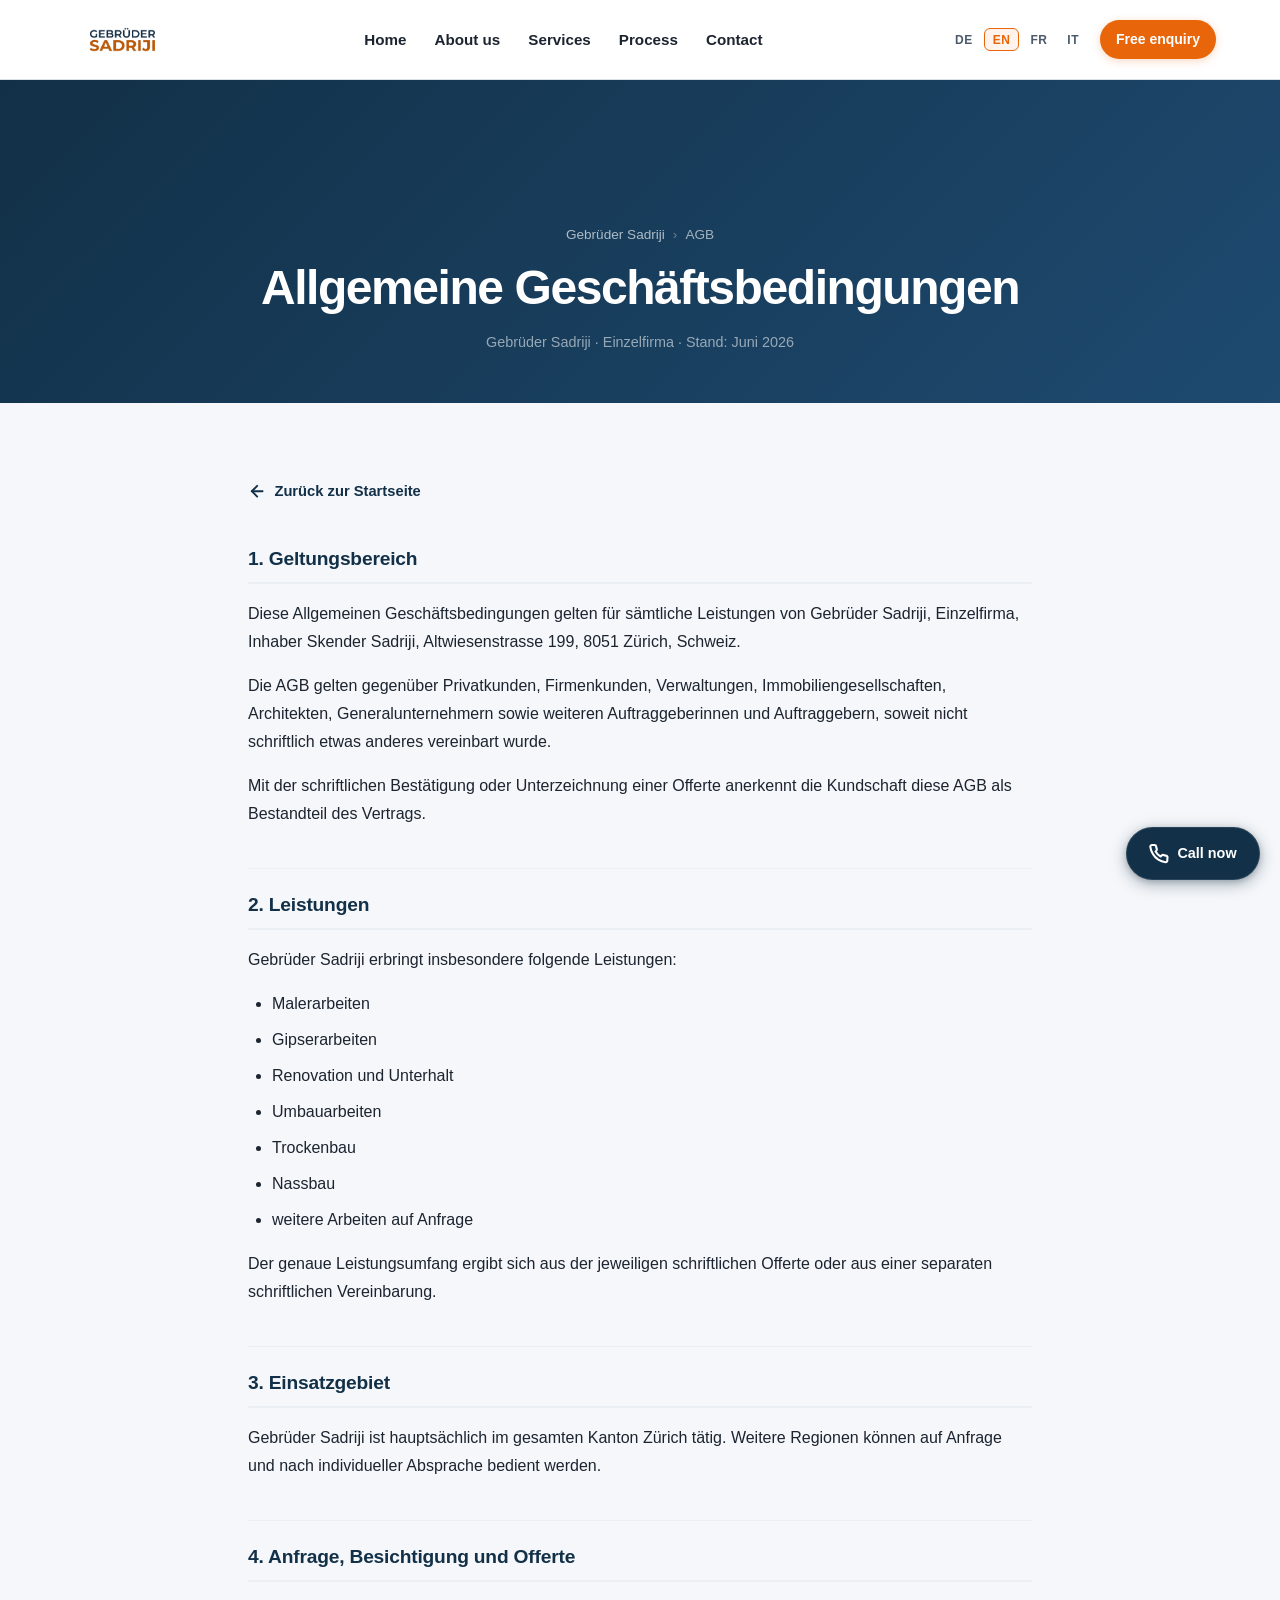
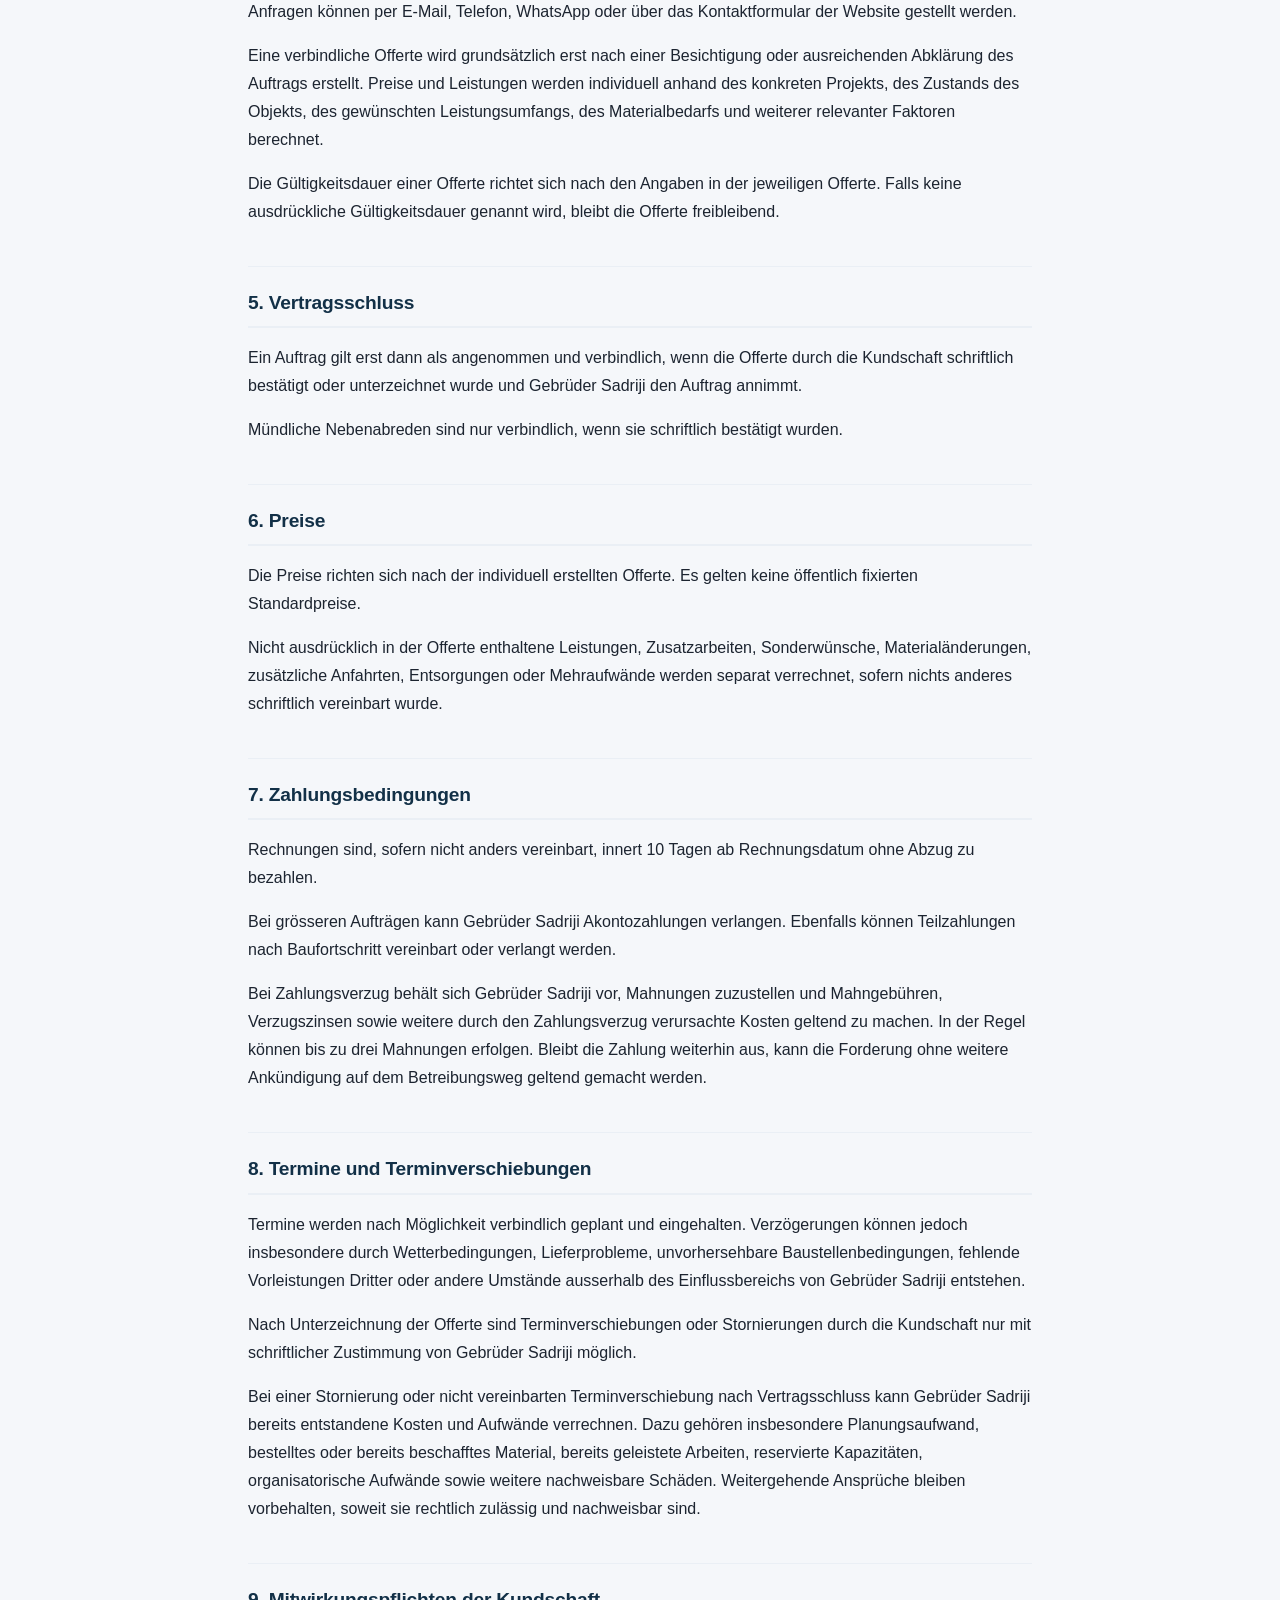
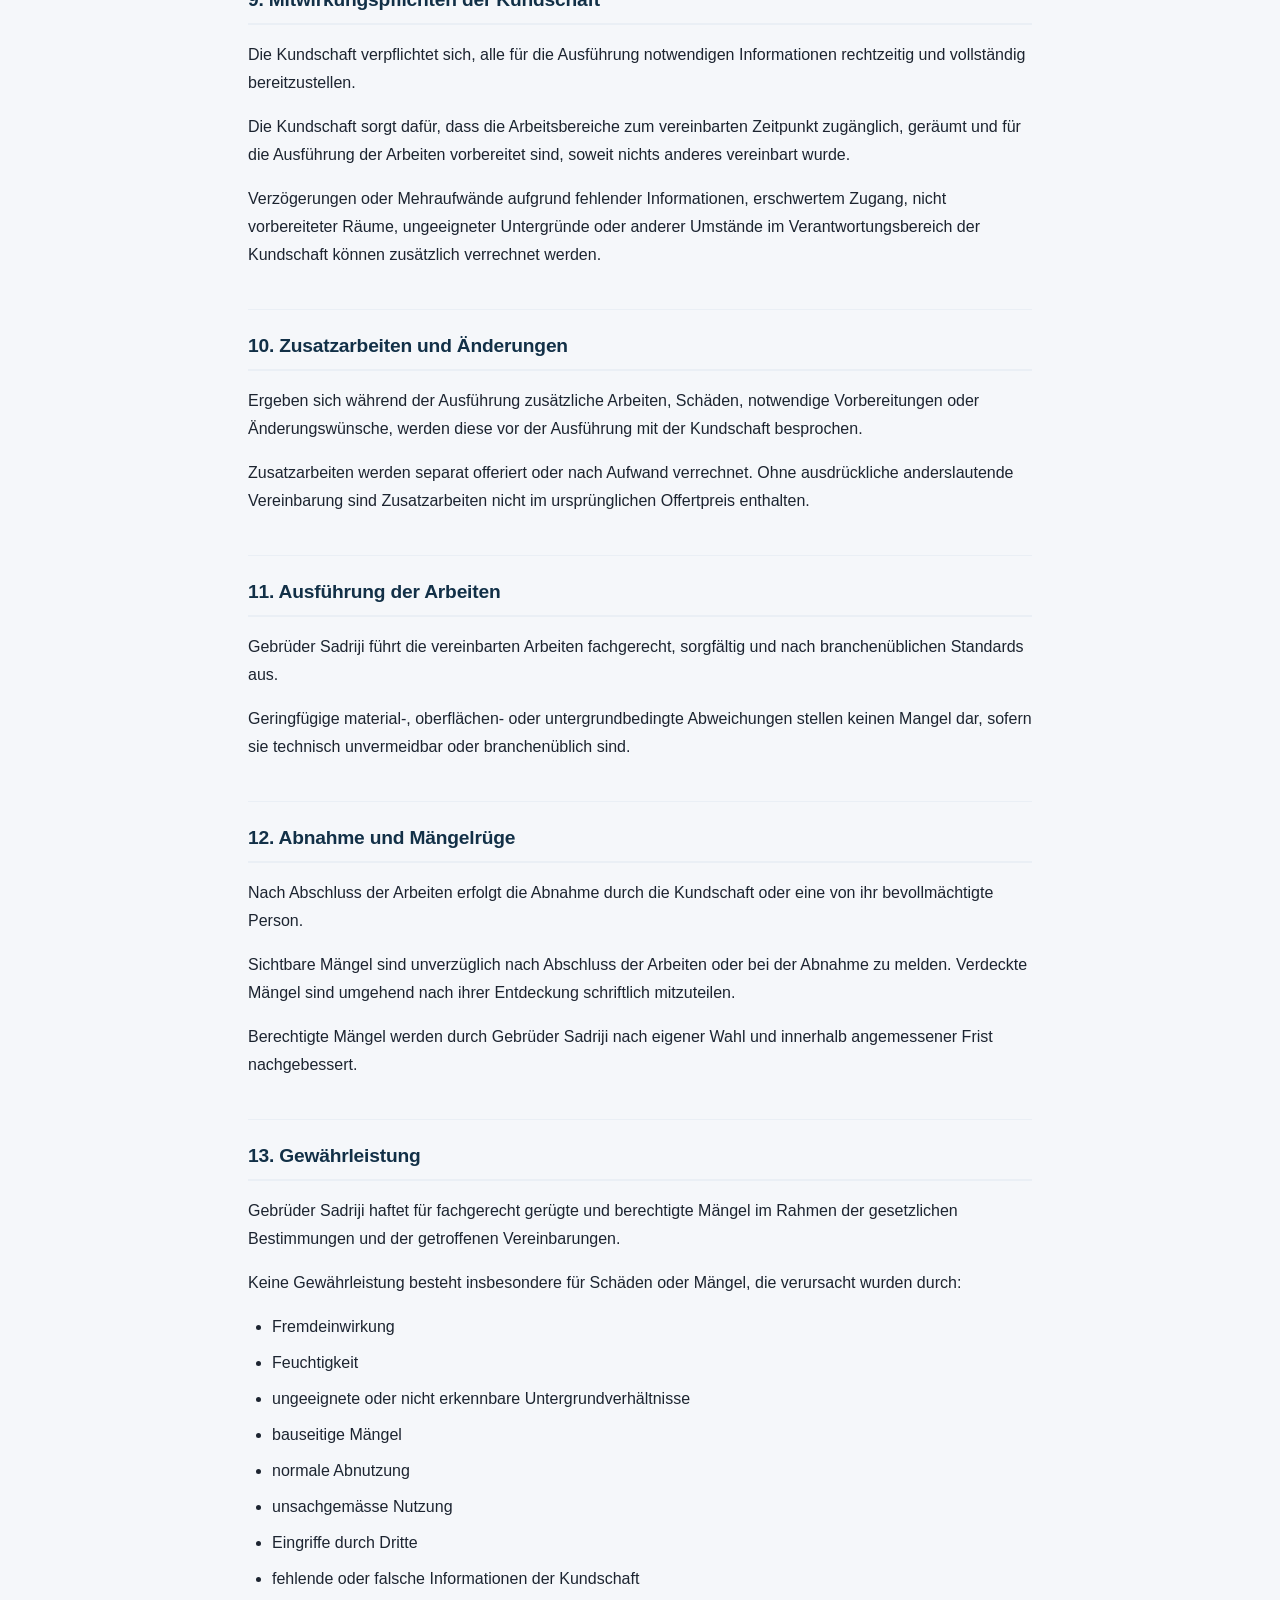
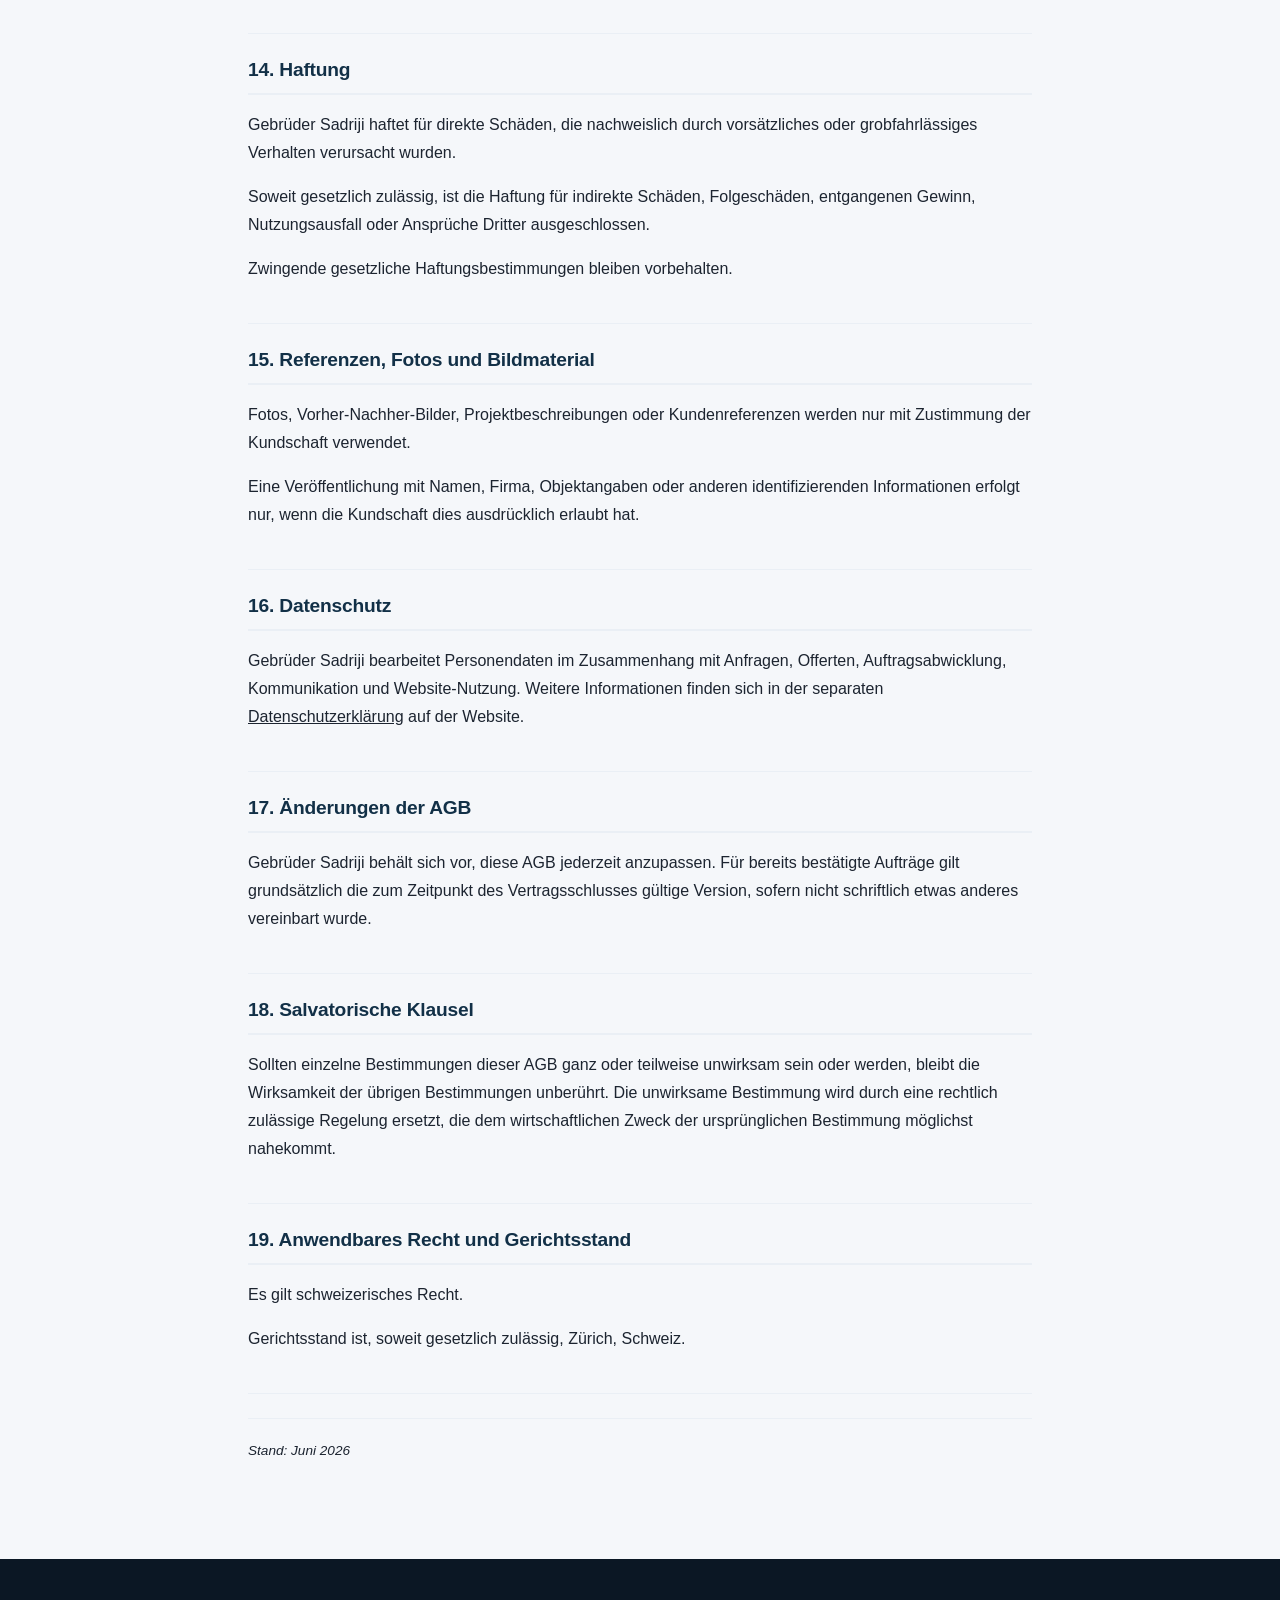
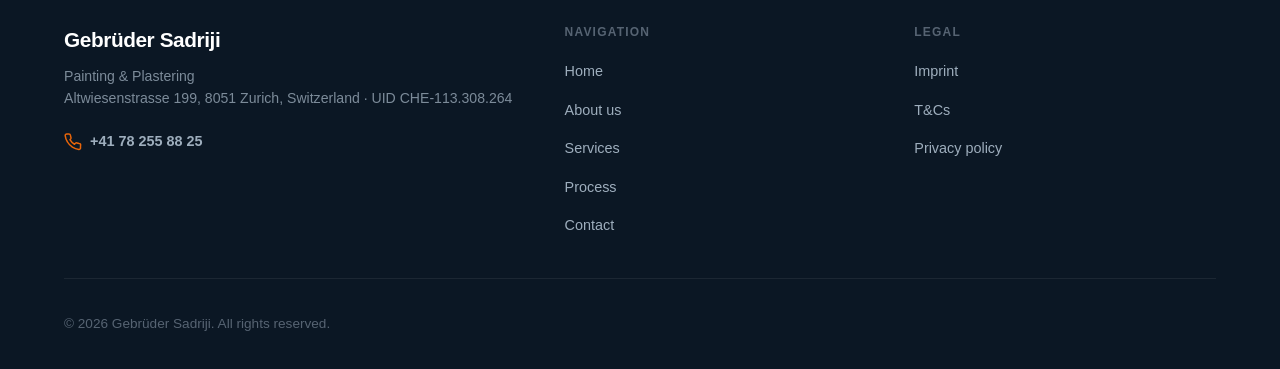
==== agb/index.html @ 15887701 "feat: add legal pages (Impressum, AGB, Datenschutz) with footer links" ====
<!DOCTYPE html>
<html lang="de-CH">
  <head>
    <meta charset="UTF-8" />
    <meta name="viewport" content="width=device-width, initial-scale=1.0" />
    <meta name="description" content="Allgemeine Geschäftsbedingungen der Gebrüder Sadriji für Malerarbeiten, Gipserarbeiten, Renovation, Umbau, Trockenbau und Nassbau." />
    <meta name="robots" content="noindex, follow" />
    <title>AGB | Gebrüder Sadriji</title>
    <link rel="stylesheet" href="../css/style.css" />
    <link rel="icon" type="image/png" sizes="192x192" href="../assets/icons/icon-192.png" />
    <link rel="icon" type="image/png" sizes="512x512" href="../assets/icons/icon-512.png" />
    <link rel="apple-touch-icon" sizes="180x180" href="../assets/icons/icon-180.png" />
    <link rel="manifest" href="../assets/site.webmanifest" />
    <meta name="theme-color" content="#123047" />
  </head>
  <body>
    <!-- Barrierefreiheit: Sprunglink zum Hauptinhalt -->
    <a class="skip-link" href="#hauptinhalt" data-i18n="a11y.skip">Zum Hauptinhalt springen</a>

    <!-- Scroll-Fortschrittsbalken -->
    <div class="scroll-progress" id="scrollProgress" role="progressbar" aria-hidden="true"></div>

    <!-- ================================================================
         HEADER / NAVIGATION
    ================================================================ -->
    <header class="site-header" id="top">
      <div class="container header-inner">
        <a class="logo" href="/" aria-label="Startseite Gebrüder Sadriji">
          <img
            src="../assets/gebr%C3%BCder%20sadriji%20logo%20transparent%20(1).png"
            alt="Gebrüder Sadriji – Maler- und Gipserarbeiten"
            width="384"
            height="209"
            loading="eager"
            decoding="async"
          />
        </a>

        <button
          class="nav-toggle"
          aria-expanded="false"
          aria-controls="hauptnavigation"
          aria-label="Menü öffnen"
          type="button"
        >
          <span class="burger-line"></span>
          <span class="burger-line"></span>
          <span class="burger-line"></span>
        </button>

        <nav id="hauptnavigation" class="main-nav" aria-label="Hauptnavigation">
          <ul>
            <li><a href="/#start" data-i18n="nav.start">Start</a></li>
            <li><a href="/#ueber-uns" data-i18n="nav.about">Über uns</a></li>
            <li><a href="/#leistungen" data-i18n="nav.services">Leistungen</a></li>
            <li><a href="/#ablauf" data-i18n="nav.process">Ablauf</a></li>
            <li><a href="/#kontakt" data-i18n="nav.contact">Kontakt</a></li>
          </ul>

          <div class="lang-switcher lang-switcher-mobile" role="navigation" aria-label="Sprache wählen">
            <button class="lang-btn" data-lang="de" aria-label="Deutsch" title="Deutsch">DE</button>
            <button class="lang-btn" data-lang="en" aria-label="English" title="English">EN</button>
            <button class="lang-btn" data-lang="fr" aria-label="Français" title="Français">FR</button>
            <button class="lang-btn" data-lang="it" aria-label="Italiano" title="Italiano">IT</button>
          </div>
        </nav>

        <div class="lang-switcher lang-switcher-desktop" role="navigation" aria-label="Sprache wählen">
          <button class="lang-btn" data-lang="de" aria-label="Deutsch" title="Deutsch">DE</button>
          <button class="lang-btn" data-lang="en" aria-label="English" title="English">EN</button>
          <button class="lang-btn" data-lang="fr" aria-label="Français" title="Français">FR</button>
          <button class="lang-btn" data-lang="it" aria-label="Italiano" title="Italiano">IT</button>
        </div>

        <a class="header-cta" href="/#kontakt" data-i18n="nav.cta">
          <svg class="icon" xmlns="http://www.w3.org/2000/svg" viewBox="0 0 24 24" fill="none" stroke="currentColor" stroke-width="2.5" stroke-linecap="round" stroke-linejoin="round" aria-hidden="true" focusable="false">
            <path d="M21 15a2 2 0 0 1-2 2H7l-4 4V5a2 2 0 0 1 2-2h14a2 2 0 0 1 2 2z"></path>
          </svg>
          <span data-i18n="nav.cta">Kostenlose Anfrage</span>
        </a>
      </div>
    </header>

    <!-- ================================================================
         PAGE HERO
    ================================================================ -->
    <div class="legal-page-hero">
      <div class="container">
        <nav class="breadcrumb" aria-label="Breadcrumb">
          <a href="/">Gebrüder Sadriji</a>
          <span class="breadcrumb-sep" aria-hidden="true">›</span>
          <span aria-current="page">AGB</span>
        </nav>
        <h1>Allgemeine Geschäftsbedingungen</h1>
        <p class="legal-meta">Gebrüder Sadriji · Einzelfirma · Stand: Juni 2026</p>
      </div>
    </div>

    <!-- ================================================================
         HAUPTINHALT
    ================================================================ -->
    <main id="hauptinhalt">
      <div class="container">
        <div class="legal-content">

          <a class="legal-back-link" href="/">
            <svg class="icon" xmlns="http://www.w3.org/2000/svg" viewBox="0 0 24 24" fill="none" stroke="currentColor" stroke-width="2.5" stroke-linecap="round" stroke-linejoin="round" aria-hidden="true" focusable="false" width="16" height="16">
              <line x1="19" y1="12" x2="5" y2="12"></line>
              <polyline points="12 19 5 12 12 5"></polyline>
            </svg>
            Zurück zur Startseite
          </a>

          <section class="legal-section">
            <h2>1. Geltungsbereich</h2>
            <p>Diese Allgemeinen Geschäftsbedingungen gelten für sämtliche Leistungen von Gebrüder Sadriji, Einzelfirma, Inhaber Skender Sadriji, Altwiesenstrasse 199, 8051 Zürich, Schweiz.</p>
            <p>Die AGB gelten gegenüber Privatkunden, Firmenkunden, Verwaltungen, Immobiliengesellschaften, Architekten, Generalunternehmern sowie weiteren Auftraggeberinnen und Auftraggebern, soweit nicht schriftlich etwas anderes vereinbart wurde.</p>
            <p>Mit der schriftlichen Bestätigung oder Unterzeichnung einer Offerte anerkennt die Kundschaft diese AGB als Bestandteil des Vertrags.</p>
          </section>

          <section class="legal-section">
            <h2>2. Leistungen</h2>
            <p>Gebrüder Sadriji erbringt insbesondere folgende Leistungen:</p>
            <ul>
              <li>Malerarbeiten</li>
              <li>Gipserarbeiten</li>
              <li>Renovation und Unterhalt</li>
              <li>Umbauarbeiten</li>
              <li>Trockenbau</li>
              <li>Nassbau</li>
              <li>weitere Arbeiten auf Anfrage</li>
            </ul>
            <p>Der genaue Leistungsumfang ergibt sich aus der jeweiligen schriftlichen Offerte oder aus einer separaten schriftlichen Vereinbarung.</p>
          </section>

          <section class="legal-section">
            <h2>3. Einsatzgebiet</h2>
            <p>Gebrüder Sadriji ist hauptsächlich im gesamten Kanton Zürich tätig. Weitere Regionen können auf Anfrage und nach individueller Absprache bedient werden.</p>
          </section>

          <section class="legal-section">
            <h2>4. Anfrage, Besichtigung und Offerte</h2>
            <p>Anfragen können per E-Mail, Telefon, WhatsApp oder über das Kontaktformular der Website gestellt werden.</p>
            <p>Eine verbindliche Offerte wird grundsätzlich erst nach einer Besichtigung oder ausreichenden Abklärung des Auftrags erstellt. Preise und Leistungen werden individuell anhand des konkreten Projekts, des Zustands des Objekts, des gewünschten Leistungsumfangs, des Materialbedarfs und weiterer relevanter Faktoren berechnet.</p>
            <p>Die Gültigkeitsdauer einer Offerte richtet sich nach den Angaben in der jeweiligen Offerte. Falls keine ausdrückliche Gültigkeitsdauer genannt wird, bleibt die Offerte freibleibend.</p>
          </section>

          <section class="legal-section">
            <h2>5. Vertragsschluss</h2>
            <p>Ein Auftrag gilt erst dann als angenommen und verbindlich, wenn die Offerte durch die Kundschaft schriftlich bestätigt oder unterzeichnet wurde und Gebrüder Sadriji den Auftrag annimmt.</p>
            <p>Mündliche Nebenabreden sind nur verbindlich, wenn sie schriftlich bestätigt wurden.</p>
          </section>

          <section class="legal-section">
            <h2>6. Preise</h2>
            <p>Die Preise richten sich nach der individuell erstellten Offerte. Es gelten keine öffentlich fixierten Standardpreise.</p>
            <p>Nicht ausdrücklich in der Offerte enthaltene Leistungen, Zusatzarbeiten, Sonderwünsche, Materialänderungen, zusätzliche Anfahrten, Entsorgungen oder Mehraufwände werden separat verrechnet, sofern nichts anderes schriftlich vereinbart wurde.</p>
          </section>

          <section class="legal-section">
            <h2>7. Zahlungsbedingungen</h2>
            <p>Rechnungen sind, sofern nicht anders vereinbart, innert 10 Tagen ab Rechnungsdatum ohne Abzug zu bezahlen.</p>
            <p>Bei grösseren Aufträgen kann Gebrüder Sadriji Akontozahlungen verlangen. Ebenfalls können Teilzahlungen nach Baufortschritt vereinbart oder verlangt werden.</p>
            <p>Bei Zahlungsverzug behält sich Gebrüder Sadriji vor, Mahnungen zuzustellen und Mahngebühren, Verzugszinsen sowie weitere durch den Zahlungsverzug verursachte Kosten geltend zu machen. In der Regel können bis zu drei Mahnungen erfolgen. Bleibt die Zahlung weiterhin aus, kann die Forderung ohne weitere Ankündigung auf dem Betreibungsweg geltend gemacht werden.</p>
          </section>

          <section class="legal-section">
            <h2>8. Termine und Terminverschiebungen</h2>
            <p>Termine werden nach Möglichkeit verbindlich geplant und eingehalten. Verzögerungen können jedoch insbesondere durch Wetterbedingungen, Lieferprobleme, unvorhersehbare Baustellenbedingungen, fehlende Vorleistungen Dritter oder andere Umstände ausserhalb des Einflussbereichs von Gebrüder Sadriji entstehen.</p>
            <p>Nach Unterzeichnung der Offerte sind Terminverschiebungen oder Stornierungen durch die Kundschaft nur mit schriftlicher Zustimmung von Gebrüder Sadriji möglich.</p>
            <p>Bei einer Stornierung oder nicht vereinbarten Terminverschiebung nach Vertragsschluss kann Gebrüder Sadriji bereits entstandene Kosten und Aufwände verrechnen. Dazu gehören insbesondere Planungsaufwand, bestelltes oder bereits beschafftes Material, bereits geleistete Arbeiten, reservierte Kapazitäten, organisatorische Aufwände sowie weitere nachweisbare Schäden. Weitergehende Ansprüche bleiben vorbehalten, soweit sie rechtlich zulässig und nachweisbar sind.</p>
          </section>

          <section class="legal-section">
            <h2>9. Mitwirkungspflichten der Kundschaft</h2>
            <p>Die Kundschaft verpflichtet sich, alle für die Ausführung notwendigen Informationen rechtzeitig und vollständig bereitzustellen.</p>
            <p>Die Kundschaft sorgt dafür, dass die Arbeitsbereiche zum vereinbarten Zeitpunkt zugänglich, geräumt und für die Ausführung der Arbeiten vorbereitet sind, soweit nichts anderes vereinbart wurde.</p>
            <p>Verzögerungen oder Mehraufwände aufgrund fehlender Informationen, erschwertem Zugang, nicht vorbereiteter Räume, ungeeigneter Untergründe oder anderer Umstände im Verantwortungsbereich der Kundschaft können zusätzlich verrechnet werden.</p>
          </section>

          <section class="legal-section">
            <h2>10. Zusatzarbeiten und Änderungen</h2>
            <p>Ergeben sich während der Ausführung zusätzliche Arbeiten, Schäden, notwendige Vorbereitungen oder Änderungswünsche, werden diese vor der Ausführung mit der Kundschaft besprochen.</p>
            <p>Zusatzarbeiten werden separat offeriert oder nach Aufwand verrechnet. Ohne ausdrückliche anderslautende Vereinbarung sind Zusatzarbeiten nicht im ursprünglichen Offertpreis enthalten.</p>
          </section>

          <section class="legal-section">
            <h2>11. Ausführung der Arbeiten</h2>
            <p>Gebrüder Sadriji führt die vereinbarten Arbeiten fachgerecht, sorgfältig und nach branchenüblichen Standards aus.</p>
            <p>Geringfügige material-, oberflächen- oder untergrundbedingte Abweichungen stellen keinen Mangel dar, sofern sie technisch unvermeidbar oder branchenüblich sind.</p>
          </section>

          <section class="legal-section">
            <h2>12. Abnahme und Mängelrüge</h2>
            <p>Nach Abschluss der Arbeiten erfolgt die Abnahme durch die Kundschaft oder eine von ihr bevollmächtigte Person.</p>
            <p>Sichtbare Mängel sind unverzüglich nach Abschluss der Arbeiten oder bei der Abnahme zu melden. Verdeckte Mängel sind umgehend nach ihrer Entdeckung schriftlich mitzuteilen.</p>
            <p>Berechtigte Mängel werden durch Gebrüder Sadriji nach eigener Wahl und innerhalb angemessener Frist nachgebessert.</p>
          </section>

          <section class="legal-section">
            <h2>13. Gewährleistung</h2>
            <p>Gebrüder Sadriji haftet für fachgerecht gerügte und berechtigte Mängel im Rahmen der gesetzlichen Bestimmungen und der getroffenen Vereinbarungen.</p>
            <p>Keine Gewährleistung besteht insbesondere für Schäden oder Mängel, die verursacht wurden durch:</p>
            <ul>
              <li>Fremdeinwirkung</li>
              <li>Feuchtigkeit</li>
              <li>ungeeignete oder nicht erkennbare Untergrundverhältnisse</li>
              <li>bauseitige Mängel</li>
              <li>normale Abnutzung</li>
              <li>unsachgemässe Nutzung</li>
              <li>Eingriffe durch Dritte</li>
              <li>fehlende oder falsche Informationen der Kundschaft</li>
            </ul>
          </section>

          <section class="legal-section">
            <h2>14. Haftung</h2>
            <p>Gebrüder Sadriji haftet für direkte Schäden, die nachweislich durch vorsätzliches oder grobfahrlässiges Verhalten verursacht wurden.</p>
            <p>Soweit gesetzlich zulässig, ist die Haftung für indirekte Schäden, Folgeschäden, entgangenen Gewinn, Nutzungsausfall oder Ansprüche Dritter ausgeschlossen.</p>
            <p>Zwingende gesetzliche Haftungsbestimmungen bleiben vorbehalten.</p>
          </section>

          <section class="legal-section">
            <h2>15. Referenzen, Fotos und Bildmaterial</h2>
            <p>Fotos, Vorher-Nachher-Bilder, Projektbeschreibungen oder Kundenreferenzen werden nur mit Zustimmung der Kundschaft verwendet.</p>
            <p>Eine Veröffentlichung mit Namen, Firma, Objektangaben oder anderen identifizierenden Informationen erfolgt nur, wenn die Kundschaft dies ausdrücklich erlaubt hat.</p>
          </section>

          <section class="legal-section">
            <h2>16. Datenschutz</h2>
            <p>Gebrüder Sadriji bearbeitet Personendaten im Zusammenhang mit Anfragen, Offerten, Auftragsabwicklung, Kommunikation und Website-Nutzung. Weitere Informationen finden sich in der separaten <a href="/datenschutz/">Datenschutzerklärung</a> auf der Website.</p>
          </section>

          <section class="legal-section">
            <h2>17. Änderungen der AGB</h2>
            <p>Gebrüder Sadriji behält sich vor, diese AGB jederzeit anzupassen. Für bereits bestätigte Aufträge gilt grundsätzlich die zum Zeitpunkt des Vertragsschlusses gültige Version, sofern nicht schriftlich etwas anderes vereinbart wurde.</p>
          </section>

          <section class="legal-section">
            <h2>18. Salvatorische Klausel</h2>
            <p>Sollten einzelne Bestimmungen dieser AGB ganz oder teilweise unwirksam sein oder werden, bleibt die Wirksamkeit der übrigen Bestimmungen unberührt. Die unwirksame Bestimmung wird durch eine rechtlich zulässige Regelung ersetzt, die dem wirtschaftlichen Zweck der ursprünglichen Bestimmung möglichst nahekommt.</p>
          </section>

          <section class="legal-section">
            <h2>19. Anwendbares Recht und Gerichtsstand</h2>
            <p>Es gilt schweizerisches Recht.</p>
            <p>Gerichtsstand ist, soweit gesetzlich zulässig, Zürich, Schweiz.</p>
          </section>

          <p class="legal-stand">Stand: Juni 2026</p>

        </div>
      </div>
    </main>

    <!-- ================================================================
         FOOTER
    ================================================================ -->
    <footer class="site-footer">
      <div class="container footer-grid">
        <div class="footer-about">
          <p class="footer-brand">Gebrüder Sadriji</p>
          <p class="footer-tagline" data-i18n-html="footer.tagline">Maler- und Gipserarbeiten<br>Altwiesenstrasse 199, 8051 Zürich, Schweiz · UID CHE-113.308.264</p>
          <a class="footer-phone" href="tel:+41782558825">
            <svg class="icon" xmlns="http://www.w3.org/2000/svg" viewBox="0 0 24 24" fill="none" stroke="currentColor" stroke-width="2" stroke-linecap="round" stroke-linejoin="round" aria-hidden="true" focusable="false">
              <path d="M22 16.92v3a2 2 0 0 1-2.18 2 19.79 19.79 0 0 1-8.63-3.07A19.5 19.5 0 0 1 4.69 12 19.79 19.79 0 0 1 1.59 3.47a2 2 0 0 1 1.98-2.18h3a2 2 0 0 1 2 1.72 12.84 12.84 0 0 0 .7 2.81 2 2 0 0 1-.45 2.11L7.91 8.91a16 16 0 0 0 6.08 6.08l1.3-1.3a2 2 0 0 1 2.11-.45 12.84 12.84 0 0 0 2.81.7A2 2 0 0 1 22 16.92z"></path>
            </svg>
            +41 78 255 88 25
          </a>
        </div>
        <nav class="footer-nav" aria-label="Footer-Navigation">
          <p class="footer-nav-title" data-i18n="footer.navTitle">Navigation</p>
          <ul>
            <li><a href="/#start" data-i18n="nav.start">Start</a></li>
            <li><a href="/#ueber-uns" data-i18n="nav.about">Über uns</a></li>
            <li><a href="/#leistungen" data-i18n="nav.services">Leistungen</a></li>
            <li><a href="/#ablauf" data-i18n="nav.process">Ablauf</a></li>
            <li><a href="/#kontakt" data-i18n="nav.contact">Kontakt</a></li>
          </ul>
        </nav>
        <div class="footer-legal">
          <p class="footer-nav-title" data-i18n="footer.legalTitle">Rechtliches</p>
          <ul>
            <li><a href="/impressum/" data-i18n="footer.imprint">Impressum</a></li>
            <li><a href="/agb/" data-i18n="footer.agb">AGB</a></li>
            <li><a href="/datenschutz/" data-i18n="footer.privacy">Datenschutz</a></li>
          </ul>
        </div>
      </div>
      <div class="container footer-bottom">
        <p>&copy; <span id="jahr"></span> Gebrüder Sadriji. <span data-i18n="footer.rights">Alle Rechte vorbehalten.</span></p>
      </div>
    </footer>

    <a class="floating-call" href="tel:+41782558825" aria-label="Gebrüder Sadriji anrufen">
      <svg class="icon" xmlns="http://www.w3.org/2000/svg" viewBox="0 0 24 24" fill="none" stroke="currentColor" stroke-width="2.5" stroke-linecap="round" stroke-linejoin="round" aria-hidden="true" focusable="false">
        <path d="M22 16.92v3a2 2 0 0 1-2.18 2 19.79 19.79 0 0 1-8.63-3.07A19.5 19.5 0 0 1 4.69 12 19.79 19.79 0 0 1 1.59 3.47a2 2 0 0 1 1.98-2.18h3a2 2 0 0 1 2 1.72 12.84 12.84 0 0 0 .7 2.81 2 2 0 0 1-.45 2.11L7.91 8.91a16 16 0 0 0 6.08 6.08l1.3-1.3a2 2 0 0 1 2.11-.45 12.84 12.84 0 0 0 2.81.7A2 2 0 0 1 22 16.92z"></path>
      </svg>
      <span class="floating-call-text" data-i18n="floatingBtn.text">Jetzt anrufen</span>
    </a>

    <script src="../js/main.js"></script>
  </body>
</html>
---- css/style.css ----
/* ================================================================
   DESIGN-TOKENS / CSS-VARIABLEN
================================================================ */
:root {
  --color-primary:        #123047;
  --color-primary-hover:  #1a4564;
  --color-primary-light:  #1e4a70;
  --color-accent:         #e8650a;
  --color-accent-hover:   #c9530a;
  --color-accent-glow:    rgba(232, 101, 10, 0.25);

  /* Neutraltöne */
  --color-bg:          #f5f7fa;
  --color-bg-alt:      #edf2f7;
  --color-surface:     #ffffff;
  --color-text:        #1c2430;
  --color-text-soft:   #4c5a6b;
  --color-text-muted:  #7a8fa3;
  --color-border:      #d9e0e8;
  --color-border-soft: #eaeff5;

  /* Spezialfarben */
  --color-dark:        #0f1e2d;
  --color-dark-card:   #162336;
  --color-success:     #1a7a4a;
  --color-danger:      #d42b2b;

  /* Schatten */
  --shadow-xs:  0 1px 3px rgba(18, 48, 71, 0.08);
  --shadow-sm:  0 4px 12px rgba(18, 48, 71, 0.10);
  --shadow-md:  0 8px 24px rgba(18, 48, 71, 0.12);
  --shadow-lg:  0 16px 40px rgba(18, 48, 71, 0.15);
  --shadow-xl:  0 24px 60px rgba(18, 48, 71, 0.20);

  /* Border-Radius */
  --radius-sm:   0.375rem;
  --radius-md:   0.625rem;
  --radius-lg:   1rem;
  --radius-xl:   1.5rem;
  --radius-full: 999px;

  /* Übergänge */
  --transition-fast: all 0.15s ease;
  --transition-base: all 0.25s ease;
  --transition-slow: all 0.4s ease;

  /* Abstands-Skala */
  --space-1:  0.25rem;
  --space-2:  0.5rem;
  --space-3:  0.75rem;
  --space-4:  1rem;
  --space-5:  1.25rem;
  --space-6:  1.5rem;
  --space-8:  2rem;
  --space-10: 2.5rem;
  --space-12: 3rem;
  --space-16: 4rem;
  --space-20: 5rem;
  --space-24: 6rem;

  /* Typografie */
  --font-base: "Segoe UI", Roboto, "Helvetica Neue", Arial, sans-serif;
  --container-max: 72rem;
  --header-height: 5rem;
}

/* ================================================================
   RESET & BASIS
================================================================ */
*, *::before, *::after { box-sizing: border-box; }

html { scroll-behavior: smooth; }

body {
  margin: 0;
  font-family: var(--font-base);
  line-height: 1.65;
  color: var(--color-text);
  background: var(--color-bg);
  -webkit-font-smoothing: antialiased;
}

img { display: block; max-width: 100%; }

a { color: inherit; }

/* ================================================================
   SCROLL-FORTSCHRITTSBALKEN
================================================================ */
.scroll-progress {
  position: fixed;
  top: 0; left: 0;
  width: 0%; height: 3px;
  background: linear-gradient(90deg, var(--color-accent), var(--color-accent-hover));
  z-index: 2000;
  transition: width 0.1s linear;
  border-radius: 0 var(--radius-full) var(--radius-full) 0;
}

/* ================================================================
   BARRIEREFREIHEIT
================================================================ */
.skip-link {
  position: absolute;
  left: -9999px; top: 0;
  background: var(--color-primary);
  color: #fff;
  padding: var(--space-3) var(--space-4);
  z-index: 3000;
  font-weight: 700;
  border-radius: 0 0 var(--radius-sm) 0;
}
.skip-link:focus { left: var(--space-2); top: var(--space-2); }

:focus-visible {
  outline: 2px solid var(--color-accent);
  outline-offset: 3px;
  border-radius: 2px;
}

/* ================================================================
   LAYOUT-HELFER
================================================================ */
.container {
  width: min(100% - 2rem, var(--container-max));
  margin-inline: auto;
}

.section { padding: var(--space-20) 0; }
.section-alt { background: var(--color-bg-alt); }

/* ================================================================
   ICONS
================================================================ */
.icon {
  display: inline-block;
  width: 1.25em; height: 1.25em;
  flex-shrink: 0;
  vertical-align: middle;
}
.icon-check { color: var(--color-accent); }
.icon-star  { color: #f5a623; width: 1.1em; height: 1.1em; }

/* ================================================================
   TYPOGRAFIE – SECTION EYEBROW (ersetzt generische Pill-Labels)
   Kein Rahmen, kein Badge – klare Akzentlinie links, schlicht und hochwertig.
================================================================ */
.section-eyebrow {
  display: inline-block;
  font-size: 0.75rem;
  font-weight: 700;
  text-transform: uppercase;
  letter-spacing: 0.12em;
  color: var(--color-accent);
  margin: 0 0 var(--space-3);
  padding-left: var(--space-4);
  position: relative;
}
.section-eyebrow::before {
  content: '';
  position: absolute;
  left: 0;
  top: 50%;
  transform: translateY(-50%);
  width: 0.625rem;
  height: 2px;
  background: var(--color-accent);
  border-radius: 2px;
}
.section-eyebrow-light { color: rgba(232, 101, 10, 0.85); }
.section-eyebrow-light::before { background: rgba(232, 101, 10, 0.85); }

.section h2, h2 {
  margin-top: 0;
  font-size: clamp(1.75rem, 4vw, 2.5rem);
  font-weight: 800;
  line-height: 1.2;
  letter-spacing: -0.02em;
  color: var(--color-primary);
  margin-bottom: var(--space-4);
}

.text-light { color: #fff; }

.section-intro {
  max-width: 60ch;
  color: var(--color-text-soft);
  margin-bottom: var(--space-10);
  font-size: 1.05rem;
}
.section-intro-light { color: rgba(255, 255, 255, 0.7); }

/* ================================================================
   HEADER / NAVIGATION
================================================================ */
.site-header {
  position: sticky;
  top: 0; z-index: 1000;
  background: rgba(255, 255, 255, 0.97);
  border-bottom: 1px solid var(--color-border);
  backdrop-filter: blur(10px);
  -webkit-backdrop-filter: blur(10px);
  transition: box-shadow 0.3s ease, background 0.3s ease;
  height: var(--header-height);
}
.site-header.scrolled {
  box-shadow: var(--shadow-md);
  background: rgba(255, 255, 255, 0.99);
}

.header-inner {
  display: grid;
  grid-template-columns: auto auto;
  align-items: center;
  gap: var(--space-3);
  height: 100%;
  position: relative;
}

.logo {
  --logo-vertical-padding: 0.45rem;
  --logo-max-height-offset: calc(var(--logo-vertical-padding) * 2);
  display: inline-flex;
  align-items: center;
  height: 100%;
  padding-block: var(--logo-vertical-padding);
}
.logo img {
  display: block;
  width: auto;
  height: min(4rem, calc(var(--header-height) - var(--logo-max-height-offset)));
  max-width: min(13rem, 48vw);
  object-fit: contain;
}

/* Burger */
.nav-toggle {
  justify-self: end;
  display: inline-flex;
  flex-direction: column;
  gap: 5px;
  width: 2.75rem; height: 2.75rem;
  border: 1.5px solid var(--color-border);
  border-radius: var(--radius-sm);
  background: var(--color-surface);
  align-items: center;
  justify-content: center;
  cursor: pointer;
  transition: var(--transition-fast);
}
.nav-toggle:hover {
  border-color: var(--color-primary);
  background: var(--color-bg);
}
.burger-line {
  display: block;
  width: 1.2rem; height: 2px;
  background: var(--color-text);
  border-radius: 2px;
  transition: transform 0.3s ease, opacity 0.3s ease;
}
.nav-toggle[aria-expanded="true"] .burger-line:nth-child(1) { transform: translateY(7px) rotate(45deg); }
.nav-toggle[aria-expanded="true"] .burger-line:nth-child(2) { opacity: 0; transform: scaleX(0); }
.nav-toggle[aria-expanded="true"] .burger-line:nth-child(3) { transform: translateY(-7px) rotate(-45deg); }

.main-nav {
  position: absolute;
  top: calc(100% + 0.55rem);
  left: 0; right: 0;
  grid-column: 1 / -1;
  overflow: hidden;
  max-height: 0;
  opacity: 0;
  visibility: hidden;
  pointer-events: none;
  transform: translateY(-0.35rem);
  transform-origin: top;
  will-change: max-height, opacity, transform;
  border: 1px solid transparent;
  border-radius: var(--radius-md);
  background: rgba(255, 255, 255, 0.98);
  box-shadow: 0 18px 36px rgba(18, 48, 71, 0.14);
  transition:
    max-height 0.34s cubic-bezier(0.22, 1, 0.36, 1),
    opacity 0.22s ease,
    transform 0.22s ease,
    visibility 0s linear 0.34s,
    border-color 0.22s ease;
}
.main-nav.open {
  opacity: 1;
  visibility: visible;
  pointer-events: auto;
  transform: translateY(0);
  border-color: var(--color-border-soft);
  transition:
    max-height 0.34s cubic-bezier(0.22, 1, 0.36, 1),
    opacity 0.22s ease,
    transform 0.22s ease,
    visibility 0s linear 0s;
}
.main-nav ul {
  list-style: none;
  margin: 0;
  padding: var(--space-3);
  display: grid;
  gap: var(--space-1);
}
.main-nav a {
  display: block;
  text-decoration: none;
  font-weight: 600;
  font-size: 0.95rem;
  padding: var(--space-2) var(--space-3);
  border-radius: var(--radius-sm);
  color: var(--color-text);
  transition: var(--transition-fast);
}
.main-nav a:hover,
.main-nav a:focus-visible {
  color: var(--color-accent);
  background: rgba(232, 101, 10, 0.06);
}

/* ----------------------------------------------------------------
   LANGUAGE SWITCHER
---------------------------------------------------------------- */
.lang-switcher {
  display: flex;
  align-items: center;
  gap: 2px;
}
.lang-btn {
  background: transparent;
  border: 1px solid transparent;
  border-radius: var(--radius-sm);
  color: var(--color-text-soft);
  cursor: pointer;
  font: inherit;
  font-size: 0.75rem;
  font-weight: 700;
  letter-spacing: 0.04em;
  padding: 0.3rem 0.5rem;
  transition: var(--transition-fast);
  line-height: 1;
}
.lang-btn:hover {
  color: var(--color-accent);
  border-color: var(--color-border);
  background: rgba(232, 101, 10, 0.05);
}
.lang-btn.active,
.lang-btn[aria-current="true"] {
  color: var(--color-accent);
  border-color: var(--color-accent);
  background: rgba(232, 101, 10, 0.07);
}
.lang-switcher-desktop { display: none; }
.lang-switcher-mobile {
  border-top: 1px solid var(--color-border-soft);
  margin-top: var(--space-2);
  padding: var(--space-3) var(--space-3) var(--space-2);
  justify-content: flex-start;
  gap: var(--space-2);
}

/* Header-CTA */
.header-cta {
  display: none;
  align-items: center;
  gap: var(--space-2);
  text-decoration: none;
  color: #fff;
  background: var(--color-accent);
  padding: var(--space-2) var(--space-4);
  border-radius: var(--radius-full);
  font-weight: 700;
  font-size: 0.875rem;
  transition: var(--transition-base);
  box-shadow: 0 2px 8px var(--color-accent-glow);
  white-space: nowrap;
}
.header-cta:hover,
.header-cta:focus-visible {
  background: var(--color-accent-hover);
  box-shadow: 0 4px 16px var(--color-accent-glow);
  transform: translateY(-1px);
}
.header-cta .icon { width: 1rem; height: 1rem; }

/* ================================================================
   BUTTONS
================================================================ */
.btn {
  display: inline-flex;
  align-items: center;
  justify-content: center;
  gap: var(--space-2);
  border-radius: var(--radius-full);
  padding: 0.8rem 1.6rem;
  border: 2px solid transparent;
  font-weight: 700;
  font-size: 1rem;
  text-decoration: none;
  transition: var(--transition-base);
  cursor: pointer;
  line-height: 1.2;
  letter-spacing: 0.01em;
}
.btn .icon { width: 1.1em; height: 1.1em; }

.btn-primary {
  background: var(--color-accent);
  color: #fff;
  border-color: var(--color-accent);
  box-shadow: 0 4px 16px rgba(232, 101, 10, 0.28);
}
.btn-primary:hover,
.btn-primary:focus-visible {
  background: var(--color-accent-hover);
  border-color: var(--color-accent-hover);
  box-shadow: 0 6px 24px rgba(232, 101, 10, 0.38);
  transform: translateY(-2px);
}
.btn-primary:active { transform: translateY(0); }

.btn:disabled,
.btn[aria-disabled="true"] {
  cursor: wait;
  opacity: 0.72;
  transform: none;
  box-shadow: none;
}

/* Hero secondary call button */
.btn-hero-call {
  background: transparent;
  color: #fff;
  border-color: rgba(255, 255, 255, 0.5);
}
.btn-hero-call:hover,
.btn-hero-call:focus-visible {
  background: rgba(255, 255, 255, 0.12);
  border-color: #fff;
  transform: translateY(-2px);
}

.btn-secondary {
  border-color: var(--color-primary);
  color: var(--color-primary);
  background: transparent;
}
.btn-secondary:hover,
.btn-secondary:focus-visible {
  background: var(--color-primary);
  color: #fff;
  transform: translateY(-2px);
}

.btn-large {
  padding: 1rem 2rem;
  font-size: 1.05rem;
}

/* Telefonischer Anruf CTA (Kontaktsektion) */
.btn-call-large {
  display: inline-flex;
  align-items: center;
  gap: var(--space-2);
  background: var(--color-accent);
  color: #fff;
  border-radius: var(--radius-full);
  padding: 0.9rem 1.8rem;
  font-weight: 700;
  font-size: 1rem;
  text-decoration: none;
  transition: var(--transition-base);
  box-shadow: 0 4px 16px rgba(232, 101, 10, 0.28);
  width: 100%;
  justify-content: center;
}
.btn-call-large:hover,
.btn-call-large:focus-visible {
  background: var(--color-accent-hover);
  box-shadow: 0 6px 24px rgba(232, 101, 10, 0.38);
  transform: translateY(-2px);
}

.btn-whatsapp-large {
  display: inline-flex;
  align-items: center;
  gap: var(--space-2);
  background: #25d366;
  color: #fff;
  border-radius: var(--radius-full);
  padding: 0.9rem 1.8rem;
  font-weight: 700;
  font-size: 1rem;
  text-decoration: none;
  transition: var(--transition-base);
  box-shadow: 0 4px 16px rgba(37, 211, 102, 0.3);
  width: 100%;
  justify-content: center;
}
.btn-whatsapp-large:hover,
.btn-whatsapp-large:focus-visible {
  background: #1ebe5d;
  box-shadow: 0 6px 24px rgba(37, 211, 102, 0.42);
  transform: translateY(-2px);
}

/* ================================================================
   HERO
================================================================ */
.hero {
  position: relative;
  background: var(--color-dark);
  padding: var(--space-24) 0;
  overflow: hidden;
  min-height: 85vh;
  display: flex;
  align-items: center;
}

.hero-bg {
  position: absolute;
  inset: 0;
  background: linear-gradient(135deg, #0f1e2d 0%, #123047 40%, #1a4564 70%, #1e5578 100%);
  z-index: 0;
}

.hero-overlay {
  position: absolute;
  inset: 0;
  background:
    radial-gradient(ellipse at 70% 50%, rgba(232, 101, 10, 0.07) 0%, transparent 60%),
    linear-gradient(180deg, rgba(15, 30, 45, 0.4) 0%, rgba(15, 30, 45, 0.15) 100%);
  z-index: 1;
}

.hero-grid {
  position: relative;
  z-index: 2;
  display: grid;
  gap: var(--space-8);
  align-items: center;
}

.eyebrow {
  color: var(--color-accent);
  font-weight: 700;
  text-transform: uppercase;
  letter-spacing: 0.1em;
  font-size: 0.8rem;
  margin: 0 0 var(--space-4);
  display: inline-flex;
  align-items: center;
  gap: var(--space-2);
}
.eyebrow::before {
  content: '';
  display: inline-block;
  width: 2rem; height: 2px;
  background: var(--color-accent);
  border-radius: 2px;
}

.hero-content h1 {
  font-size: clamp(2.2rem, 5.5vw, 3.6rem);
  line-height: 1.15;
  margin: 0 0 var(--space-5);
  color: #fff;
  font-weight: 900;
  letter-spacing: -0.03em;
}

.hero-sub {
  font-size: clamp(1rem, 1.5vw, 1.15rem);
  color: rgba(255, 255, 255, 0.72);
  max-width: 50ch;
  margin: 0 0 var(--space-6);
  line-height: 1.7;
}

.hero-actions {
  display: flex;
  flex-wrap: wrap;
  gap: var(--space-3);
}

.hero-card {
  background: rgba(255, 255, 255, 0.06);
  backdrop-filter: blur(16px);
  -webkit-backdrop-filter: blur(16px);
  border: 1px solid rgba(255, 255, 255, 0.12);
  border-radius: var(--radius-xl);
  padding: var(--space-8);
}
.hero-card-label {
  font-size: 0.75rem;
  font-weight: 700;
  text-transform: uppercase;
  letter-spacing: 0.1em;
  color: var(--color-accent);
  margin: 0 0 var(--space-5);
}
.hero-card-list {
  list-style: none;
  margin: 0; padding: 0;
  display: grid;
  gap: var(--space-4);
}
.hero-card-list li {
  display: flex;
  align-items: center;
  gap: var(--space-3);
  color: #fff;
  font-weight: 600;
  font-size: 0.95rem;
}

/* ================================================================
   TRUST-STRIP
================================================================ */
.trust-strip {
  background: var(--color-surface);
  border-bottom: 1px solid var(--color-border);
  box-shadow: var(--shadow-sm);
  position: relative;
  z-index: 10;
}
.trust-strip-inner {
  display: flex;
  flex-wrap: wrap;
  gap: var(--space-1);
  padding: var(--space-4) 0;
  justify-content: space-around;
}
.trust-badge {
  display: flex;
  align-items: center;
  gap: var(--space-3);
  padding: var(--space-3) var(--space-5);
  font-weight: 600;
  font-size: 0.9rem;
  color: var(--color-text);
  border-radius: var(--radius-md);
  transition: var(--transition-fast);
  flex: 1 1 auto;
  min-width: 12rem;
  justify-content: center;
}
.trust-badge .icon { color: var(--color-accent); flex-shrink: 0; }
.trust-badge:hover { background: rgba(232, 101, 10, 0.04); }

/* ================================================================
   STATS (KENNZAHLEN) – nur einmal, im Über-uns-Bereich
================================================================ */
.stats-grid {
  display: grid;
  gap: var(--space-4);
}
.stat-card {
  background: var(--color-surface);
  border-radius: var(--radius-lg);
  box-shadow: var(--shadow-sm);
  border: 1px solid var(--color-border-soft);
  padding: var(--space-8) var(--space-5);
  text-align: center;
  transition: var(--transition-base);
}
.stat-card:hover {
  transform: translateY(-4px);
  box-shadow: var(--shadow-lg);
  border-color: rgba(232, 101, 10, 0.18);
}
.stat-value {
  margin: 0;
  font-size: clamp(2.2rem, 5vw, 3rem);
  font-weight: 900;
  color: var(--color-accent);
  letter-spacing: -0.03em;
  line-height: 1;
}
.stat-label {
  margin: var(--space-2) 0 0;
  color: var(--color-text-soft);
  font-weight: 600;
  font-size: 0.9rem;
}

/* ================================================================
   USP-SEKTION (dunkler Hintergrund)
================================================================ */
.section-dark { background: var(--color-dark); }
.section-dark h2 { color: #fff; }

.usp-grid {
  display: grid;
  gap: var(--space-5);
}
.usp-card {
  background: var(--color-dark-card);
  border: 1px solid rgba(255, 255, 255, 0.07);
  border-radius: var(--radius-lg);
  padding: var(--space-8);
  transition: var(--transition-base);
}
.usp-card:hover {
  transform: translateY(-4px);
  border-color: rgba(232, 101, 10, 0.35);
  box-shadow: 0 12px 32px rgba(0, 0, 0, 0.25);
}
.usp-icon-wrap {
  display: flex;
  align-items: center;
  justify-content: center;
  width: 3.5rem; height: 3.5rem;
  border-radius: var(--radius-md);
  background: rgba(232, 101, 10, 0.13);
  color: var(--color-accent);
  margin-bottom: var(--space-5);
}
.usp-icon-wrap .icon { width: 1.75rem; height: 1.75rem; }
.usp-card h3 { margin: 0 0 var(--space-3); color: #fff; font-size: 1.1rem; font-weight: 700; }
.usp-card p  { margin: 0; color: rgba(255, 255, 255, 0.62); font-size: 0.95rem; line-height: 1.7; }

/* ================================================================
   LEISTUNGEN
================================================================ */
.service-grid { display: grid; gap: var(--space-5); }

.service-card {
  background: var(--color-surface);
  border-radius: var(--radius-lg);
  box-shadow: var(--shadow-sm);
  border: 1px solid var(--color-border-soft);
  border-left: 3px solid transparent;
  padding: var(--space-8);
  transition: var(--transition-base);
  position: relative;
}
.service-card:hover {
  transform: translateY(-5px);
  box-shadow: var(--shadow-lg);
  border-left-color: var(--color-accent);
}

.service-icon-wrap {
  display: flex;
  align-items: center;
  justify-content: center;
  width: 3.25rem; height: 3.25rem;
  border-radius: var(--radius-md);
  background: rgba(232, 101, 10, 0.07);
  color: var(--color-accent);
  margin-bottom: var(--space-5);
  transition: var(--transition-base);
}
.service-card:hover .service-icon-wrap {
  background: var(--color-accent);
  color: #fff;
}
.service-icon-wrap .icon { width: 1.6rem; height: 1.6rem; }

.service-card h3 { margin: 0 0 var(--space-4); font-size: 1.2rem; font-weight: 800; color: var(--color-primary); }
.service-card ul { margin: 0; padding: 0; list-style: none; display: grid; gap: var(--space-2); }
.service-card li {
  display: flex;
  align-items: flex-start;
  gap: var(--space-2);
  font-size: 0.93rem;
  color: var(--color-text-soft);
  line-height: 1.5;
}
.service-card li::before {
  content: '';
  display: inline-block;
  width: 5px; height: 5px;
  background: var(--color-accent);
  border-radius: 50%;
  margin-top: 0.48em;
  flex-shrink: 0;
}

/* ================================================================
   ABLAUF-SCHRITTE
================================================================ */
.steps-grid { display: grid; gap: var(--space-5); position: relative; }

.step-card {
  background: var(--color-surface);
  border-radius: var(--radius-lg);
  box-shadow: var(--shadow-sm);
  border: 1px solid var(--color-border-soft);
  padding: var(--space-8);
  position: relative;
  transition: var(--transition-base);
  overflow: hidden;
}
.step-card:hover {
  transform: translateY(-4px);
  box-shadow: var(--shadow-lg);
  border-color: rgba(232, 101, 10, 0.18);
}
.step-number {
  font-size: 4.5rem;
  font-weight: 900;
  color: rgba(232, 101, 10, 0.07);
  line-height: 1;
  position: absolute;
  top: var(--space-4); right: var(--space-6);
  pointer-events: none;
  letter-spacing: -0.05em;
}
.step-icon-wrap {
  display: flex;
  align-items: center;
  justify-content: center;
  width: 3.25rem; height: 3.25rem;
  border-radius: var(--radius-md);
  background: rgba(232, 101, 10, 0.09);
  color: var(--color-accent);
  margin-bottom: var(--space-5);
  transition: var(--transition-base);
}
.step-card:hover .step-icon-wrap { background: var(--color-accent); color: #fff; }
.step-icon-wrap .icon { width: 1.6rem; height: 1.6rem; }
.step-card h3 { margin: 0 0 var(--space-3); font-size: 1.1rem; font-weight: 800; color: var(--color-primary); }
.step-card p  { margin: 0; color: var(--color-text-soft); font-size: 0.93rem; line-height: 1.65; }

/* ================================================================
   GALERIE / REFERENZEN (vorbereitet, vorerst ausgeblendet)
================================================================ */
.gallery-grid { display: grid; gap: var(--space-4); }
.gallery-item {
  margin: 0;
  border-radius: var(--radius-lg);
  overflow: hidden;
  background: var(--color-surface);
  box-shadow: var(--shadow-sm);
  border: 1px solid var(--color-border-soft);
  transition: var(--transition-base);
}
.gallery-item:hover { transform: translateY(-4px); box-shadow: var(--shadow-lg); }
.gallery-img-wrap { overflow: hidden; aspect-ratio: 4 / 3; }
.gallery-item img { width: 100%; height: 100%; object-fit: cover; transition: transform 0.5s ease; }
.gallery-item:hover img { transform: scale(1.06); }
.gallery-item figcaption { padding: var(--space-3) var(--space-4); color: var(--color-text-soft); font-size: 0.88rem; font-weight: 600; }

/* ================================================================
   TESTIMONIALS (vorbereitet, vorerst ausgeblendet)
================================================================ */
.testimonial-grid { display: grid; gap: var(--space-5); }
.testimonial-card {
  background: var(--color-surface);
  border-radius: var(--radius-lg);
  box-shadow: var(--shadow-sm);
  border: 1px solid var(--color-border-soft);
  padding: var(--space-8);
  transition: var(--transition-base);
  display: flex;
  flex-direction: column;
  gap: var(--space-5);
}
.testimonial-card:hover { transform: translateY(-4px); box-shadow: var(--shadow-lg); }
.testimonial-stars { display: flex; gap: 3px; }
.testimonial-card blockquote { margin: 0; flex: 1; }
.testimonial-card blockquote p { margin: 0; color: var(--color-text); font-size: 0.97rem; line-height: 1.7; font-style: italic; }
.testimonial-author {
  display: flex;
  flex-direction: column;
  gap: 2px;
  border-top: 1px solid var(--color-border-soft);
  padding-top: var(--space-4);
}
.testimonial-author strong { font-size: 0.9rem; color: var(--color-text); }
.testimonial-author span   { font-size: 0.82rem; color: var(--color-text-muted); }

/* ================================================================
   KONTAKT-SEKTION
================================================================ */
.section-contact-dark { background: var(--color-dark); }
.section-contact-dark h2 { color: #fff; }

.contact-grid { display: grid; gap: var(--space-8); }

.contact-form-wrap {
  background: var(--color-surface);
  border-radius: var(--radius-xl);
  box-shadow: var(--shadow-xl);
  padding: var(--space-8);
}
.contact-form { display: grid; gap: var(--space-5); }
.form-field   { display: grid; gap: var(--space-2); }
.form-row     { display: grid; gap: var(--space-4); grid-template-columns: 1fr; }

.contact-form label {
  font-size: 0.88rem;
  font-weight: 700;
  color: var(--color-text);
  letter-spacing: 0.01em;
}
.contact-form input,
.contact-form textarea {
  width: 100%;
  border: 1.5px solid var(--color-border);
  border-radius: var(--radius-md);
  padding: 0.8rem 1rem;
  font: inherit;
  font-size: 0.97rem;
  background: var(--color-bg);
  color: var(--color-text);
  transition: border-color 0.2s ease, box-shadow 0.2s ease;
}
.contact-form input::placeholder,
.contact-form textarea::placeholder { color: var(--color-text-muted); }
.contact-form input:focus-visible,
.contact-form textarea:focus-visible {
  outline: none;
  border-color: var(--color-accent);
  box-shadow: 0 0 0 3px rgba(232, 101, 10, 0.14);
  background: var(--color-surface);
}
.contact-form input:hover,
.contact-form textarea:hover { border-color: var(--color-text-soft); }
.contact-form .is-invalid {
  border-color: var(--color-danger);
  box-shadow: 0 0 0 3px rgba(212, 43, 43, 0.1);
}
.contact-form textarea { resize: vertical; min-height: 8rem; }
.form-feedback { min-height: 1.4rem; margin: 0; color: var(--color-text-soft); font-size: 0.92rem; font-weight: 500; }
.form-feedback.is-success { color: var(--color-success); }
.form-feedback.is-error   { color: var(--color-danger); }

/* Kontakt-Info */
.contact-info {
  color: rgba(255, 255, 255, 0.88);
  display: flex;
  flex-direction: column;
  gap: var(--space-6);
}
.contact-info h3 { margin: 0 0 var(--space-5); font-size: 1.3rem; font-weight: 800; color: #fff; }
.contact-info-list { list-style: none; margin: 0; padding: 0; display: grid; gap: var(--space-5); }
.contact-info-list li { display: flex; align-items: flex-start; gap: var(--space-4); }
.contact-info-list .icon { color: var(--color-accent); margin-top: 2px; flex-shrink: 0; }
.contact-info-list a { color: rgba(255, 255, 255, 0.78); text-decoration: none; transition: color 0.2s ease; }
.contact-info-list a:hover { color: var(--color-accent); }
.contact-info-list span { color: rgba(255, 255, 255, 0.72); font-size: 0.93rem; line-height: 1.6; }

/* Telefonischer Kontakt-Block – professionell, kein Alarm-Rot */
.contact-call-box {
  background: rgba(255, 255, 255, 0.06);
  border: 1px solid rgba(255, 255, 255, 0.12);
  border-radius: var(--radius-lg);
  padding: var(--space-5);
  display: grid;
  gap: var(--space-3);
}
.contact-call-label {
  margin: 0;
  font-size: 0.75rem;
  font-weight: 700;
  text-transform: uppercase;
  letter-spacing: 0.1em;
  color: rgba(255, 255, 255, 0.5);
}

/* ================================================================
   FOOTER
================================================================ */
.site-footer { background: #0b1724; color: #c8d8e8; padding-top: var(--space-16); }
.footer-grid { display: grid; gap: var(--space-8); }
.footer-brand { margin: 0 0 var(--space-2); font-size: 1.3rem; font-weight: 900; color: #fff; letter-spacing: -0.02em; }
.footer-tagline { margin: 0 0 var(--space-5); font-size: 0.88rem; color: rgba(200, 216, 232, 0.6); line-height: 1.6; }
.footer-phone {
  display: inline-flex;
  align-items: center;
  gap: var(--space-2);
  color: var(--color-accent);
  text-decoration: none;
  font-weight: 700;
  font-size: 0.9rem;
  transition: color 0.2s ease;
}
.footer-phone:hover { color: var(--color-accent-hover); }
.footer-phone .icon { color: var(--color-accent); }
.footer-nav-title { margin: 0 0 var(--space-4); font-size: 0.75rem; font-weight: 700; text-transform: uppercase; letter-spacing: 0.1em; color: rgba(200, 216, 232, 0.4); }
.footer-nav ul,
.footer-legal ul { list-style: none; margin: 0; padding: 0; display: grid; gap: var(--space-3); }
.site-footer a { color: rgba(200, 216, 232, 0.78); text-decoration: none; font-size: 0.9rem; transition: color 0.2s ease; }
.site-footer a:hover,
.site-footer a:focus-visible { color: var(--color-accent); }
.placeholder-link { color: rgba(200, 216, 232, 0.38); font-size: 0.9rem; cursor: default; }
.footer-bottom {
  margin-top: var(--space-10);
  border-top: 1px solid rgba(255, 255, 255, 0.07);
  padding: var(--space-5) 0;
  font-size: 0.85rem;
  color: rgba(200, 216, 232, 0.4);
}

/* ================================================================
   FLOATING CALL BUTTON – ruhige Micro-Interaction, kein Pulsieren
================================================================ */
.floating-call {
  position: fixed;
  right: 1.25rem;
  bottom: 1.25rem;
  z-index: 1100;
  display: flex;
  align-items: center;
  gap: var(--space-2);
  background: var(--color-primary);
  color: #fff;
  text-decoration: none;
  border-radius: var(--radius-full);
  padding: 0.85rem 1.4rem;
  font-weight: 700;
  font-size: 0.9rem;
  box-shadow: 0 4px 16px rgba(18, 48, 71, 0.35), 0 2px 6px rgba(0,0,0,0.18);
  transition: background 0.2s ease, box-shadow 0.2s ease, transform 0.2s ease;
  white-space: nowrap;
  border: 1.5px solid rgba(255,255,255,0.1);
}
.floating-call .icon { width: 1.25rem; height: 1.25rem; flex-shrink: 0; }
.floating-call:hover,
.floating-call:focus-visible {
  background: var(--color-primary-hover);
  box-shadow: 0 8px 24px rgba(18, 48, 71, 0.45), 0 4px 12px rgba(0,0,0,0.22);
  transform: translateY(-3px);
  border-color: rgba(255,255,255,0.18);
}
.floating-call:active { transform: translateY(-1px); }

/* ================================================================
   SCROLL-REVEAL ANIMATIONEN
================================================================ */
.reveal {
  opacity: 0;
  transform: translateY(28px);
  transition:
    opacity 0.65s cubic-bezier(0.16, 1, 0.3, 1) var(--reveal-delay, 0s),
    transform 0.65s cubic-bezier(0.16, 1, 0.3, 1) var(--reveal-delay, 0s);
}
.reveal.is-visible { opacity: 1; transform: translateY(0); }

/* ================================================================
   prefers-reduced-motion
================================================================ */
@media (prefers-reduced-motion: reduce) {
  html { scroll-behavior: auto; }
  *, *::before, *::after {
    animation-duration: 0.01ms !important;
    animation-iteration-count: 1 !important;
    transition-duration: 0.01ms !important;
  }
  .reveal { opacity: 1; transform: none; transition: none; }
  .scroll-progress { transition: none; }
}

/* ================================================================
   RESPONSIVE – TABLET (≥ 48rem / 768px)
================================================================ */
@media (min-width: 48rem) {
  .header-inner {
    grid-template-columns: auto 1fr auto auto;
  }

  .nav-toggle { display: none; }

  .main-nav {
    position: static;
    display: block !important;
    grid-column: auto;
    overflow: visible;
    max-height: none;
    opacity: 1;
    visibility: visible;
    pointer-events: auto;
    transform: none;
    border: 0;
    border-radius: 0;
    background: transparent;
    box-shadow: none;
    transition: none;
  }
  .main-nav ul {
    margin: 0;
    display: flex;
    justify-content: center;
    gap: var(--space-1);
  }
  .lang-switcher-mobile { display: none; }
  .lang-switcher-desktop {
    display: flex;
    gap: 2px;
  }
  .header-cta { display: inline-flex; }

  .hero-grid { grid-template-columns: 1.1fr 0.9fr; gap: var(--space-12); }

  .stats-grid { grid-template-columns: repeat(3, minmax(0, 1fr)); }
  .usp-grid   { grid-template-columns: repeat(2, minmax(0, 1fr)); }
  .service-grid { grid-template-columns: repeat(3, minmax(0, 1fr)); }
  .steps-grid { grid-template-columns: repeat(2, minmax(0, 1fr)); }
  .gallery-grid { grid-template-columns: repeat(3, minmax(0, 1fr)); }
  .testimonial-grid { grid-template-columns: repeat(3, minmax(0, 1fr)); }
  .contact-grid { grid-template-columns: 1.1fr 0.9fr; align-items: start; }
  .form-row { grid-template-columns: 1fr 1fr; }
  .footer-grid { grid-template-columns: 1.5fr 1fr 1fr; gap: var(--space-12); }

  .trust-strip-inner { flex-wrap: nowrap; justify-content: space-between; }
  .trust-badge { flex: 0 0 auto; min-width: 0; }
}

/* ================================================================
   RESPONSIVE – DESKTOP (≥ 64rem / 1024px)
================================================================ */
@media (min-width: 64rem) {
  .steps-grid { grid-template-columns: repeat(4, minmax(0, 1fr)); }
  .usp-grid   { grid-template-columns: repeat(4, minmax(0, 1fr)); }
  .floating-call-text { display: inline; }
}

/* Auf Mobile: Floating-Button kompakter */
@media (max-width: 63.99rem) {
  .floating-call-text { display: none; }
  .floating-call { padding: 1rem; border-radius: 50%; width: 3.5rem; height: 3.5rem; justify-content: center; }
  .logo { --logo-vertical-padding: 0.55rem; }
  .logo img {
    height: min(3.4rem, calc(var(--header-height) - var(--logo-max-height-offset)));
    max-width: min(11.5rem, 46vw);
  }
}

/* ================================================================
   RECHTLICHE SEITEN (Impressum, AGB, Datenschutz)
================================================================ */

/* Page-Hero für Rechtsseiten */
.legal-page-hero {
  background: linear-gradient(135deg, var(--color-primary) 0%, var(--color-primary-light) 100%);
  color: #fff;
  padding: calc(var(--header-height) + var(--space-16)) 0 var(--space-12);
  text-align: center;
}
.legal-page-hero .breadcrumb {
  display: flex;
  align-items: center;
  justify-content: center;
  gap: var(--space-2);
  margin: 0 0 var(--space-4);
  font-size: 0.85rem;
  color: rgba(255, 255, 255, 0.6);
}
.legal-page-hero .breadcrumb a {
  color: rgba(255, 255, 255, 0.65);
  text-decoration: none;
  transition: color 0.2s ease;
}
.legal-page-hero .breadcrumb a:hover { color: var(--color-accent); }
.legal-page-hero .breadcrumb-sep { color: rgba(255, 255, 255, 0.35); }
.legal-page-hero h1 {
  margin: 0;
  font-size: clamp(2rem, 5vw, 3rem);
  font-weight: 900;
  letter-spacing: -0.03em;
  line-height: 1.1;
}
.legal-page-hero .legal-meta {
  margin: var(--space-4) 0 0;
  font-size: 0.9rem;
  color: rgba(255, 255, 255, 0.55);
}

/* Hauptinhalt der Rechtsseiten */
.legal-content {
  max-width: 52rem;
  margin: 0 auto;
  padding: var(--space-16) var(--space-6) var(--space-20);
}

.legal-content h2 {
  font-size: 1.2rem;
  font-weight: 800;
  color: var(--color-primary);
  margin: var(--space-10) 0 var(--space-4);
  padding-bottom: var(--space-3);
  border-bottom: 2px solid var(--color-border-soft);
  letter-spacing: -0.01em;
}
.legal-content h2:first-of-type { margin-top: 0; }

.legal-content p {
  margin: 0 0 var(--space-4);
  line-height: 1.75;
  color: var(--color-text);
}

.legal-content ul {
  margin: 0 0 var(--space-4);
  padding-left: var(--space-6);
  line-height: 1.75;
}
.legal-content ul li { margin-bottom: var(--space-2); color: var(--color-text); }

.legal-content address {
  font-style: normal;
  background: var(--color-bg-alt);
  border-left: 3px solid var(--color-accent);
  border-radius: 0 var(--radius-md) var(--radius-md) 0;
  padding: var(--space-5) var(--space-6);
  margin: 0 0 var(--space-4);
  line-height: 1.85;
  color: var(--color-text);
}
.legal-content address strong {
  display: block;
  font-weight: 800;
  font-size: 1.05rem;
  margin-bottom: var(--space-2);
  color: var(--color-primary);
}
.legal-content address a {
  color: var(--color-accent);
  text-decoration: none;
  transition: color 0.2s ease;
}
.legal-content address a:hover { color: var(--color-accent-hover); text-decoration: underline; }

.legal-content .uid-badge {
  display: inline-flex;
  align-items: center;
  gap: var(--space-2);
  background: var(--color-bg);
  border: 1px solid var(--color-border);
  border-radius: var(--radius-full);
  padding: var(--space-1) var(--space-3);
  font-size: 0.8rem;
  font-weight: 600;
  color: var(--color-text-soft);
  margin-top: var(--space-2);
}

.legal-back-link {
  display: inline-flex;
  align-items: center;
  gap: var(--space-2);
  color: var(--color-primary);
  text-decoration: none;
  font-weight: 700;
  font-size: 0.92rem;
  padding: var(--space-3) 0;
  transition: color 0.2s ease, gap 0.2s ease;
  margin-bottom: var(--space-8);
}
.legal-back-link:hover { color: var(--color-accent); gap: var(--space-3); }
.legal-back-link svg { flex-shrink: 0; transition: transform 0.2s ease; }
.legal-back-link:hover svg { transform: translateX(-3px); }

/* Nummerierte AGB-Abschnitte */
.legal-section {
  padding-bottom: var(--space-6);
  border-bottom: 1px solid var(--color-border-soft);
  margin-bottom: var(--space-6);
}
.legal-section:last-child { border-bottom: none; margin-bottom: 0; padding-bottom: 0; }

/* Stand-Zeile */
.legal-stand {
  margin-top: var(--space-10);
  padding-top: var(--space-5);
  border-top: 1px solid var(--color-border-soft);
  font-size: 0.85rem;
  color: var(--color-text-muted);
  font-style: italic;
}

@media (max-width: 47.99rem) {
  .legal-content { padding: var(--space-10) var(--space-4) var(--space-16); }
  .legal-page-hero { padding: calc(var(--header-height) + var(--space-10)) 0 var(--space-8); }
  .legal-content h2 { font-size: 1.1rem; }
}
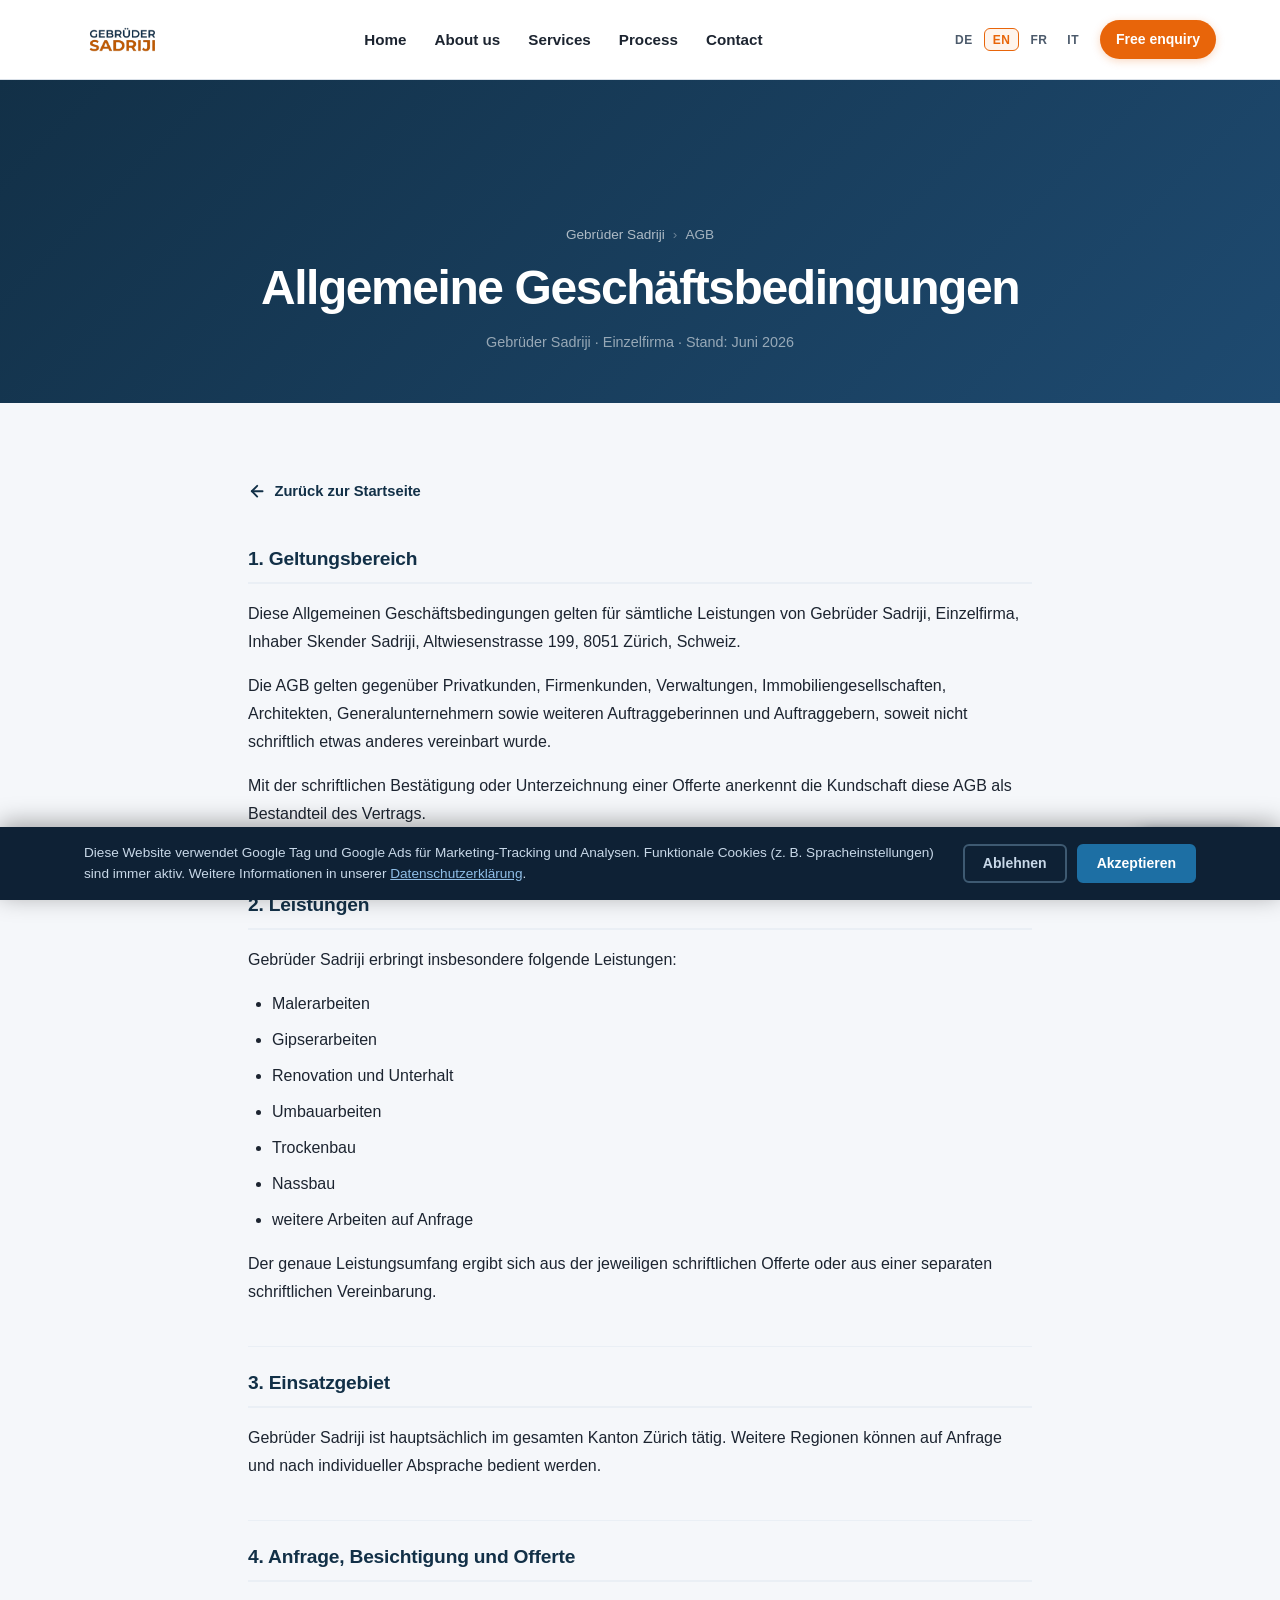
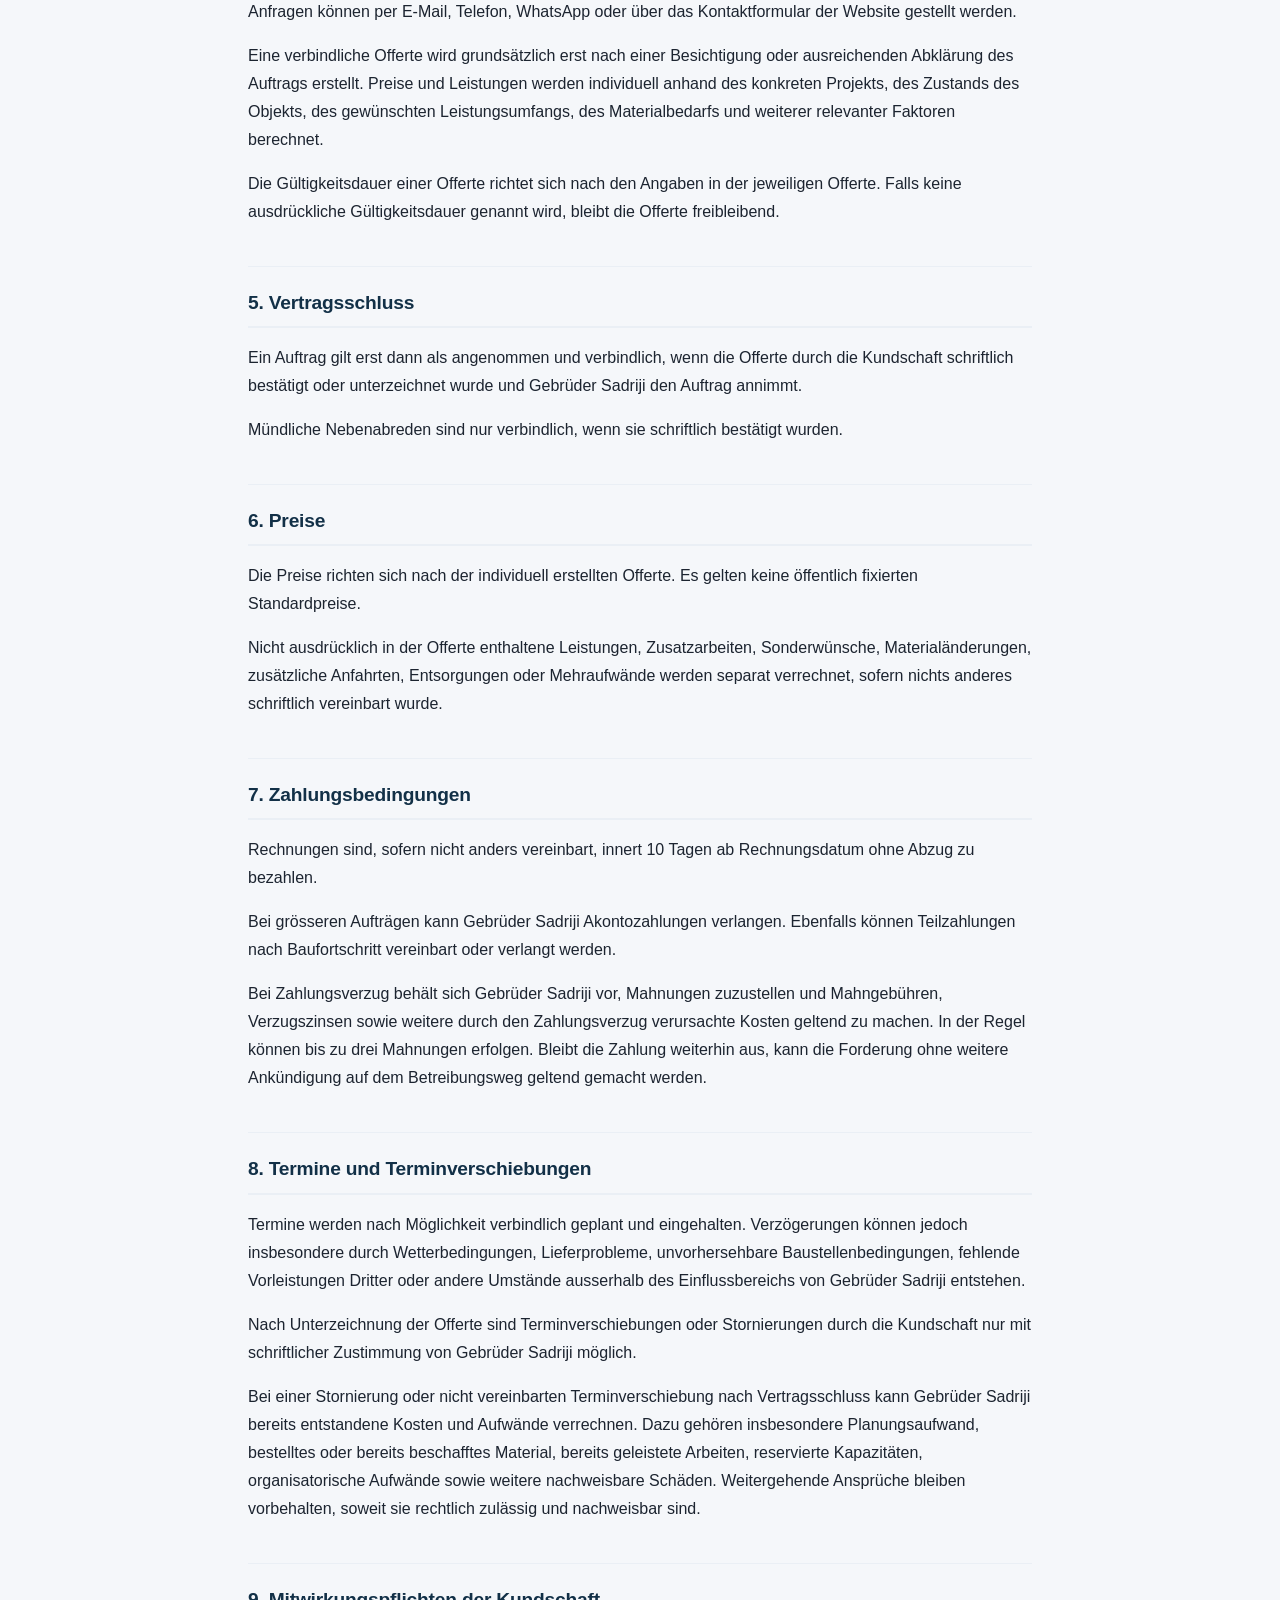
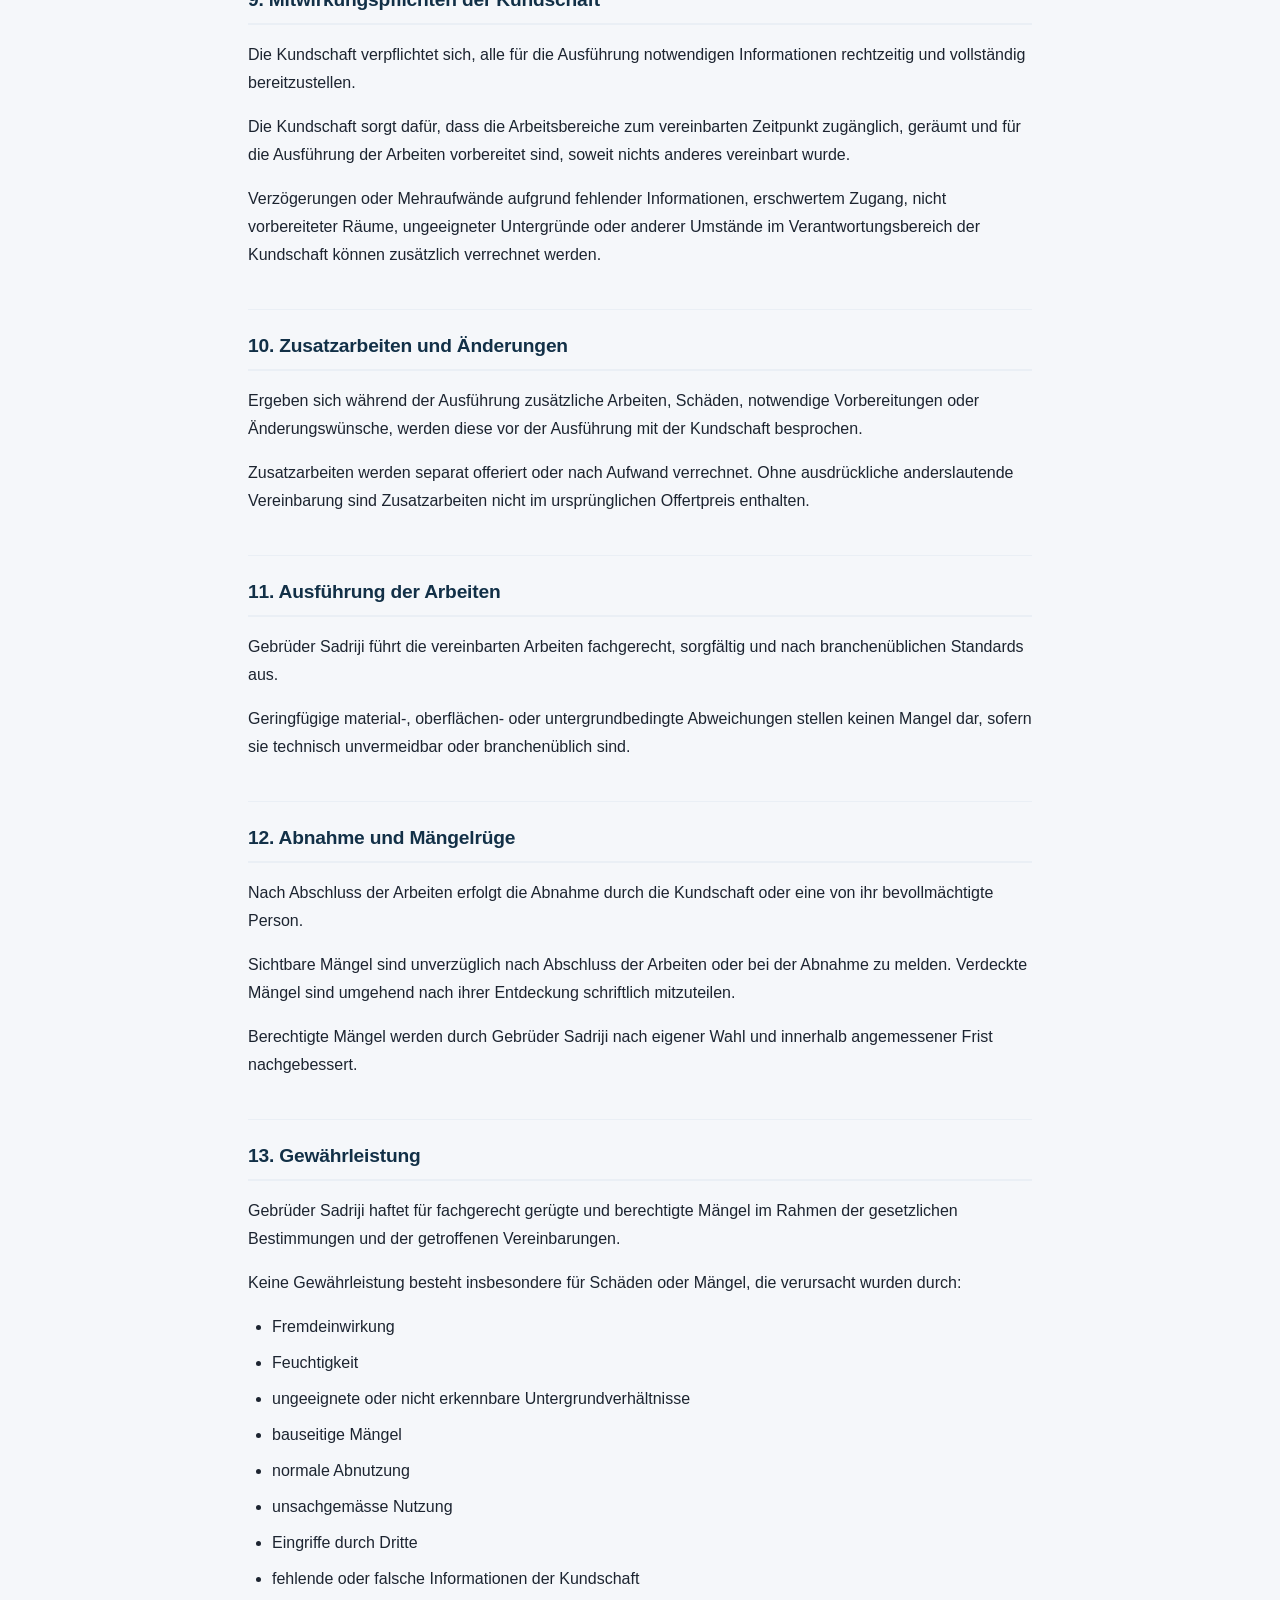
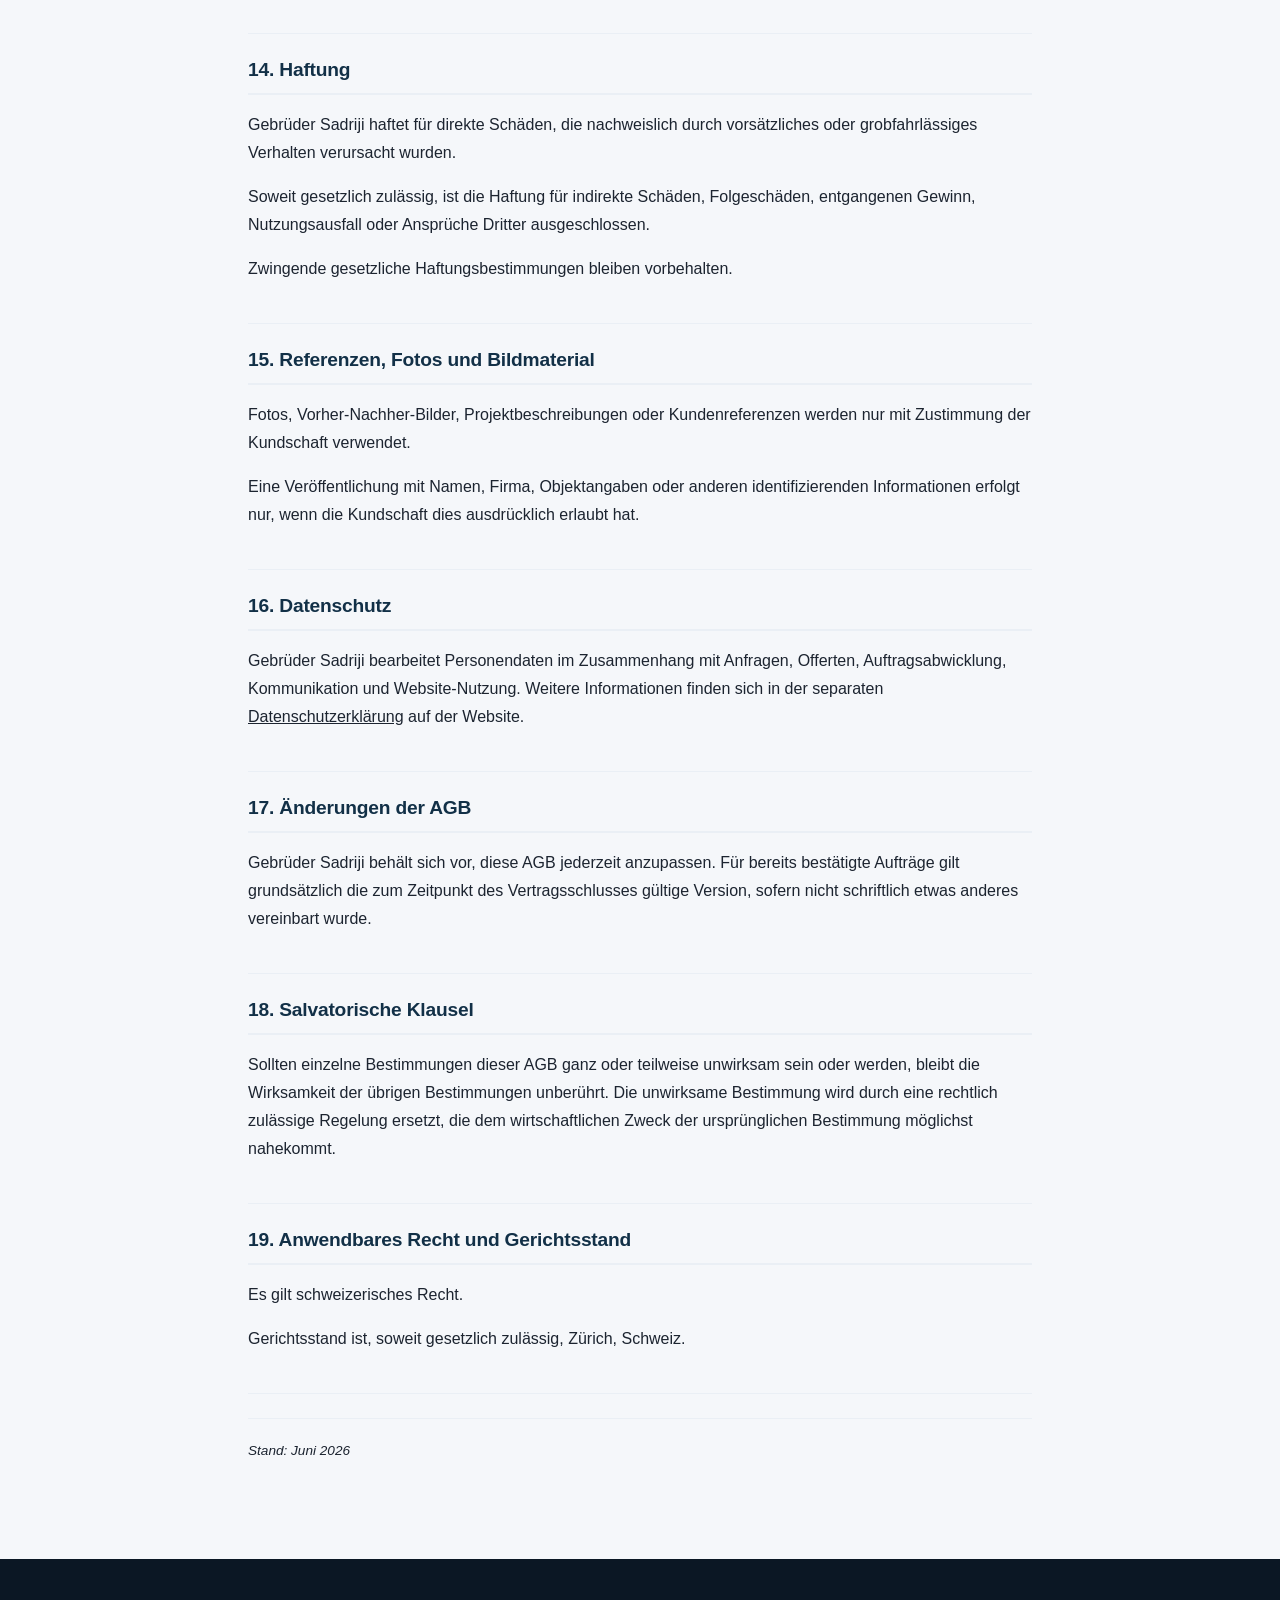
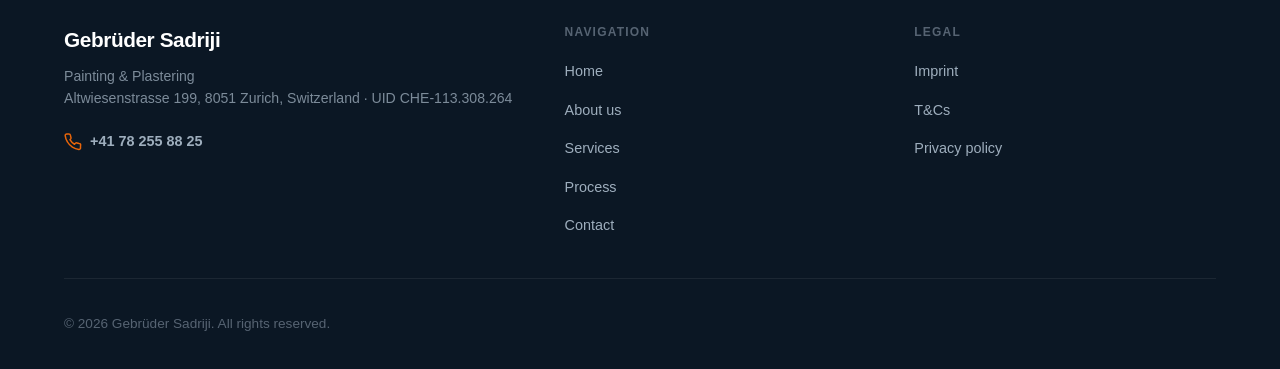
==== commit b971d5b7: "feat: integrate Google Tag tracking with Consent Mode v2 and contact event tracking" ====
--- a/agb/index.html
+++ b/agb/index.html
@@ -12,6 +12,23 @@
     <link rel="apple-touch-icon" sizes="180x180" href="../assets/icons/icon-180.png" />
     <link rel="manifest" href="../assets/site.webmanifest" />
     <meta name="theme-color" content="#123047" />
+
+    <!-- Google Consent Mode v2 – Standardwerte (vor dem Google Tag gesetzt) -->
+    <script>
+      window.dataLayer = window.dataLayer || [];
+      function gtag(){dataLayer.push(arguments);}
+      gtag('consent', 'default', {
+        ad_storage:        'denied',
+        analytics_storage: 'denied',
+        wait_for_update:   500
+      });
+    </script>
+    <!-- Google tag (gtag.js) – AW-18241166068 -->
+    <script async src="https://www.googletagmanager.com/gtag/js?id=AW-18241166068"></script>
+    <script>
+      gtag('js', new Date());
+      gtag('config', 'AW-18241166068');
+    </script>
   </head>
   <body>
     <!-- Barrierefreiheit: Sprunglink zum Hauptinhalt -->
@@ -299,6 +316,7 @@
       <span class="floating-call-text" data-i18n="floatingBtn.text">Jetzt anrufen</span>
     </a>
 
+    <script src="../js/gtag.js"></script>
     <script src="../js/main.js"></script>
   </body>
 </html>
--- a/css/style.css
+++ b/css/style.css
@@ -1282,3 +1282,94 @@
   .legal-page-hero { padding: calc(var(--header-height) + var(--space-10)) 0 var(--space-8); }
   .legal-content h2 { font-size: 1.1rem; }
 }
+
+/* ================================================================
+   CONSENT-BANNER (Google Tag / Cookie-Einwilligung)
+================================================================ */
+#gs-consent-banner {
+  position: fixed;
+  bottom: 0;
+  left: 0;
+  right: 0;
+  z-index: 9999;
+  background: #0e2135;
+  color: #f0f4f8;
+  box-shadow: 0 -4px 24px rgba(0, 0, 0, 0.35);
+  transform: translateY(100%);
+  transition: transform 0.35s cubic-bezier(0.4, 0, 0.2, 1);
+}
+#gs-consent-banner.gs-consent-visible {
+  transform: translateY(0);
+}
+#gs-consent-banner.gs-consent-hidden {
+  transform: translateY(100%);
+}
+.gs-consent-inner {
+  max-width: 72rem;
+  margin: 0 auto;
+  padding: 1rem 1.25rem;
+  display: flex;
+  align-items: center;
+  gap: 1.25rem;
+  flex-wrap: wrap;
+}
+.gs-consent-text {
+  flex: 1 1 20rem;
+  margin: 0;
+  font-size: 0.85rem;
+  line-height: 1.5;
+  color: #c8d8e8;
+}
+.gs-consent-link {
+  color: #90bfe8;
+  text-decoration: underline;
+}
+.gs-consent-link:hover {
+  color: #ffffff;
+}
+.gs-consent-actions {
+  display: flex;
+  gap: 0.625rem;
+  flex-shrink: 0;
+}
+.gs-consent-btn {
+  padding: 0.5rem 1.125rem;
+  border-radius: 0.375rem;
+  font-size: 0.875rem;
+  font-weight: 600;
+  cursor: pointer;
+  border: 2px solid transparent;
+  line-height: 1.4;
+  transition: background 0.15s, color 0.15s, border-color 0.15s;
+}
+.gs-consent-btn--primary {
+  background: #1d6fa4;
+  color: #ffffff;
+  border-color: #1d6fa4;
+}
+.gs-consent-btn--primary:hover,
+.gs-consent-btn--primary:focus-visible {
+  background: #2585c0;
+  border-color: #2585c0;
+}
+.gs-consent-btn--secondary {
+  background: transparent;
+  color: #c8d8e8;
+  border-color: #3e5a72;
+}
+.gs-consent-btn--secondary:hover,
+.gs-consent-btn--secondary:focus-visible {
+  background: rgba(255, 255, 255, 0.08);
+  border-color: #c8d8e8;
+}
+@media (max-width: 47.99rem) {
+  .gs-consent-inner {
+    flex-direction: column;
+    gap: 0.875rem;
+    padding: 1rem;
+  }
+  .gs-consent-actions {
+    width: 100%;
+    justify-content: flex-end;
+  }
+}
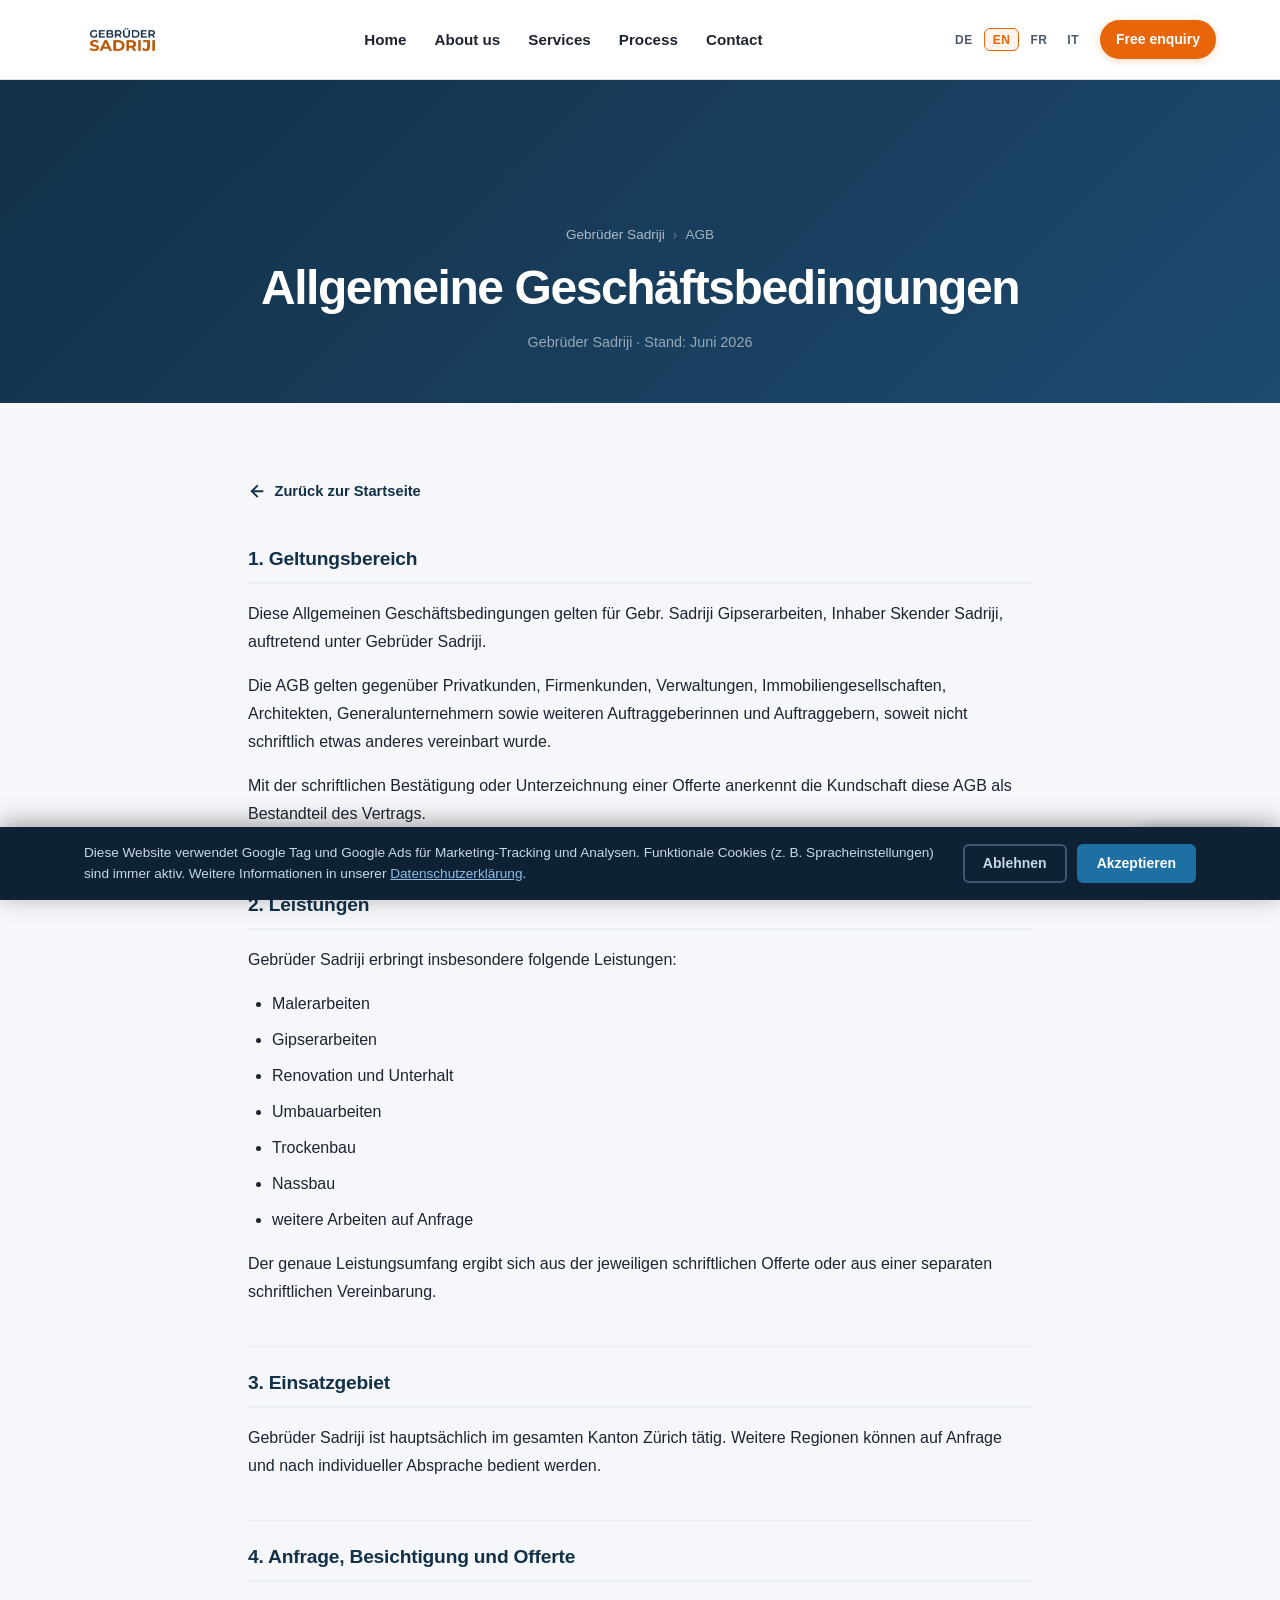
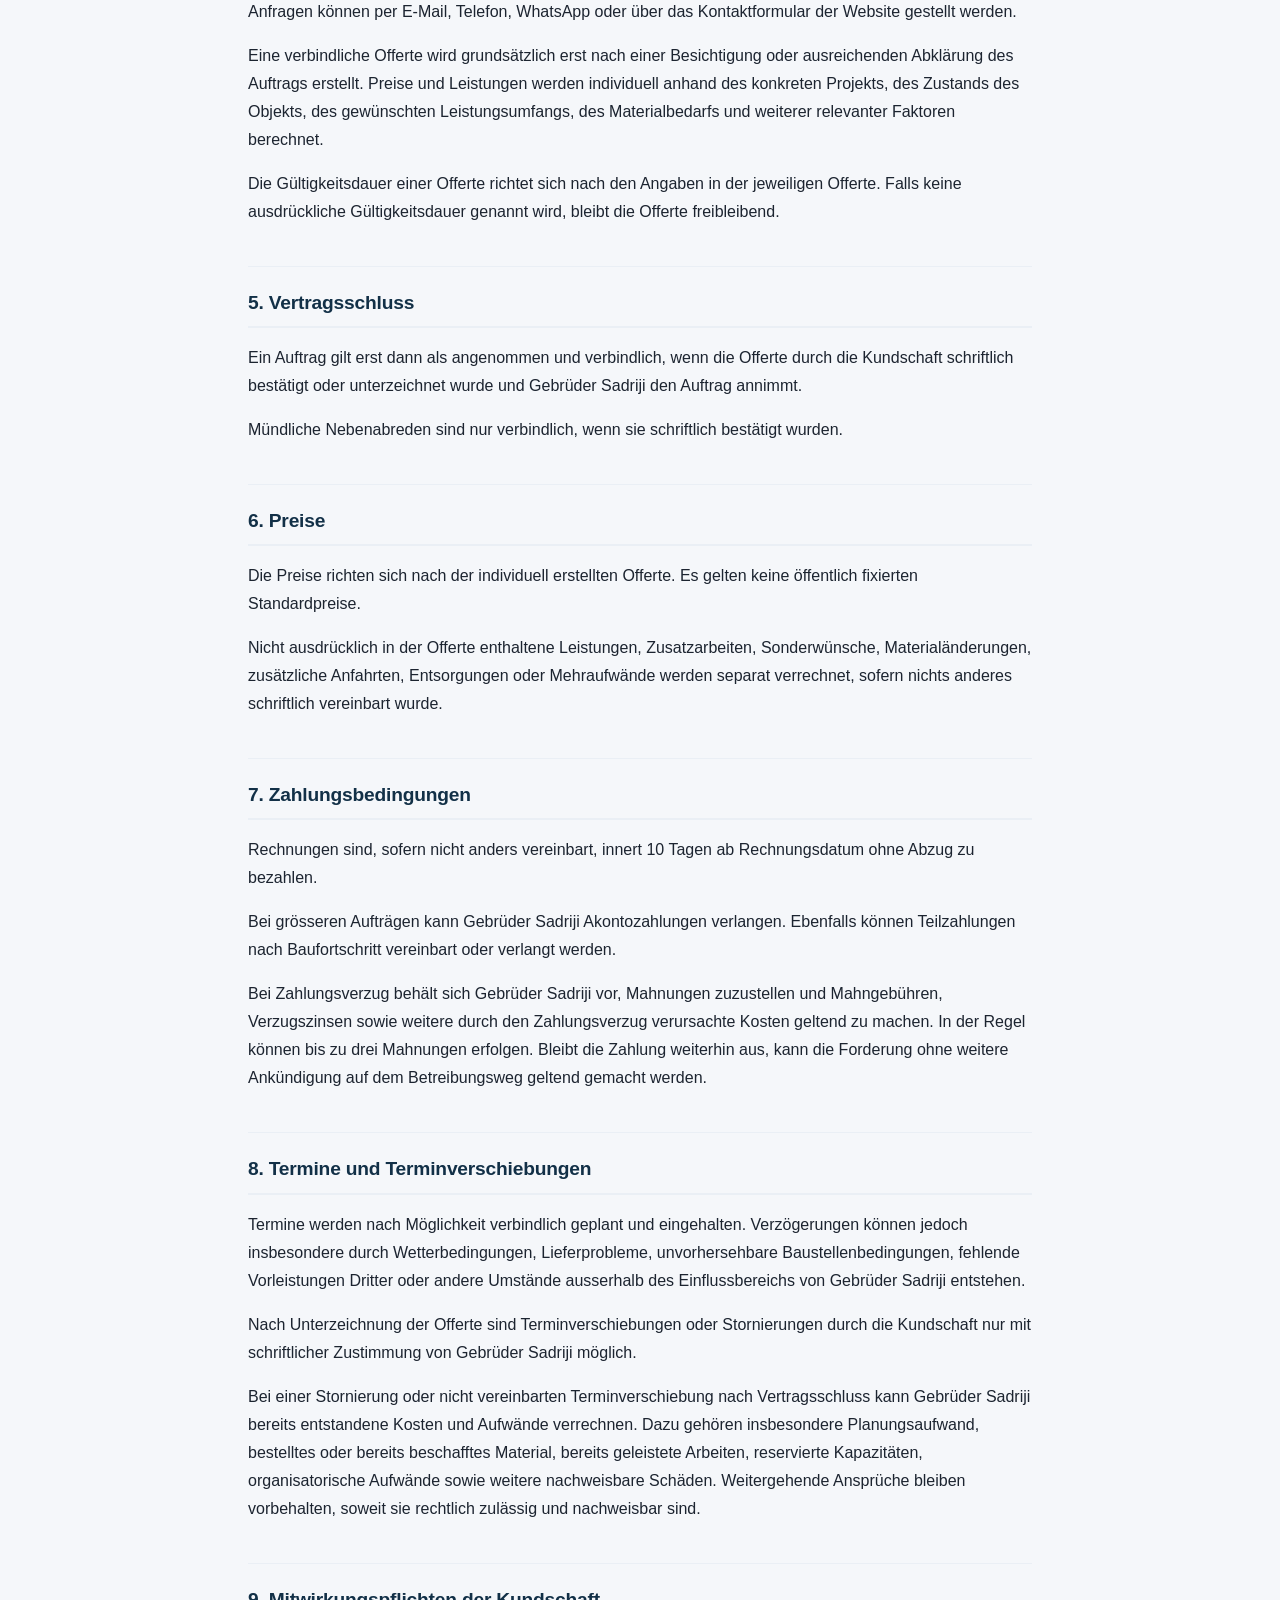
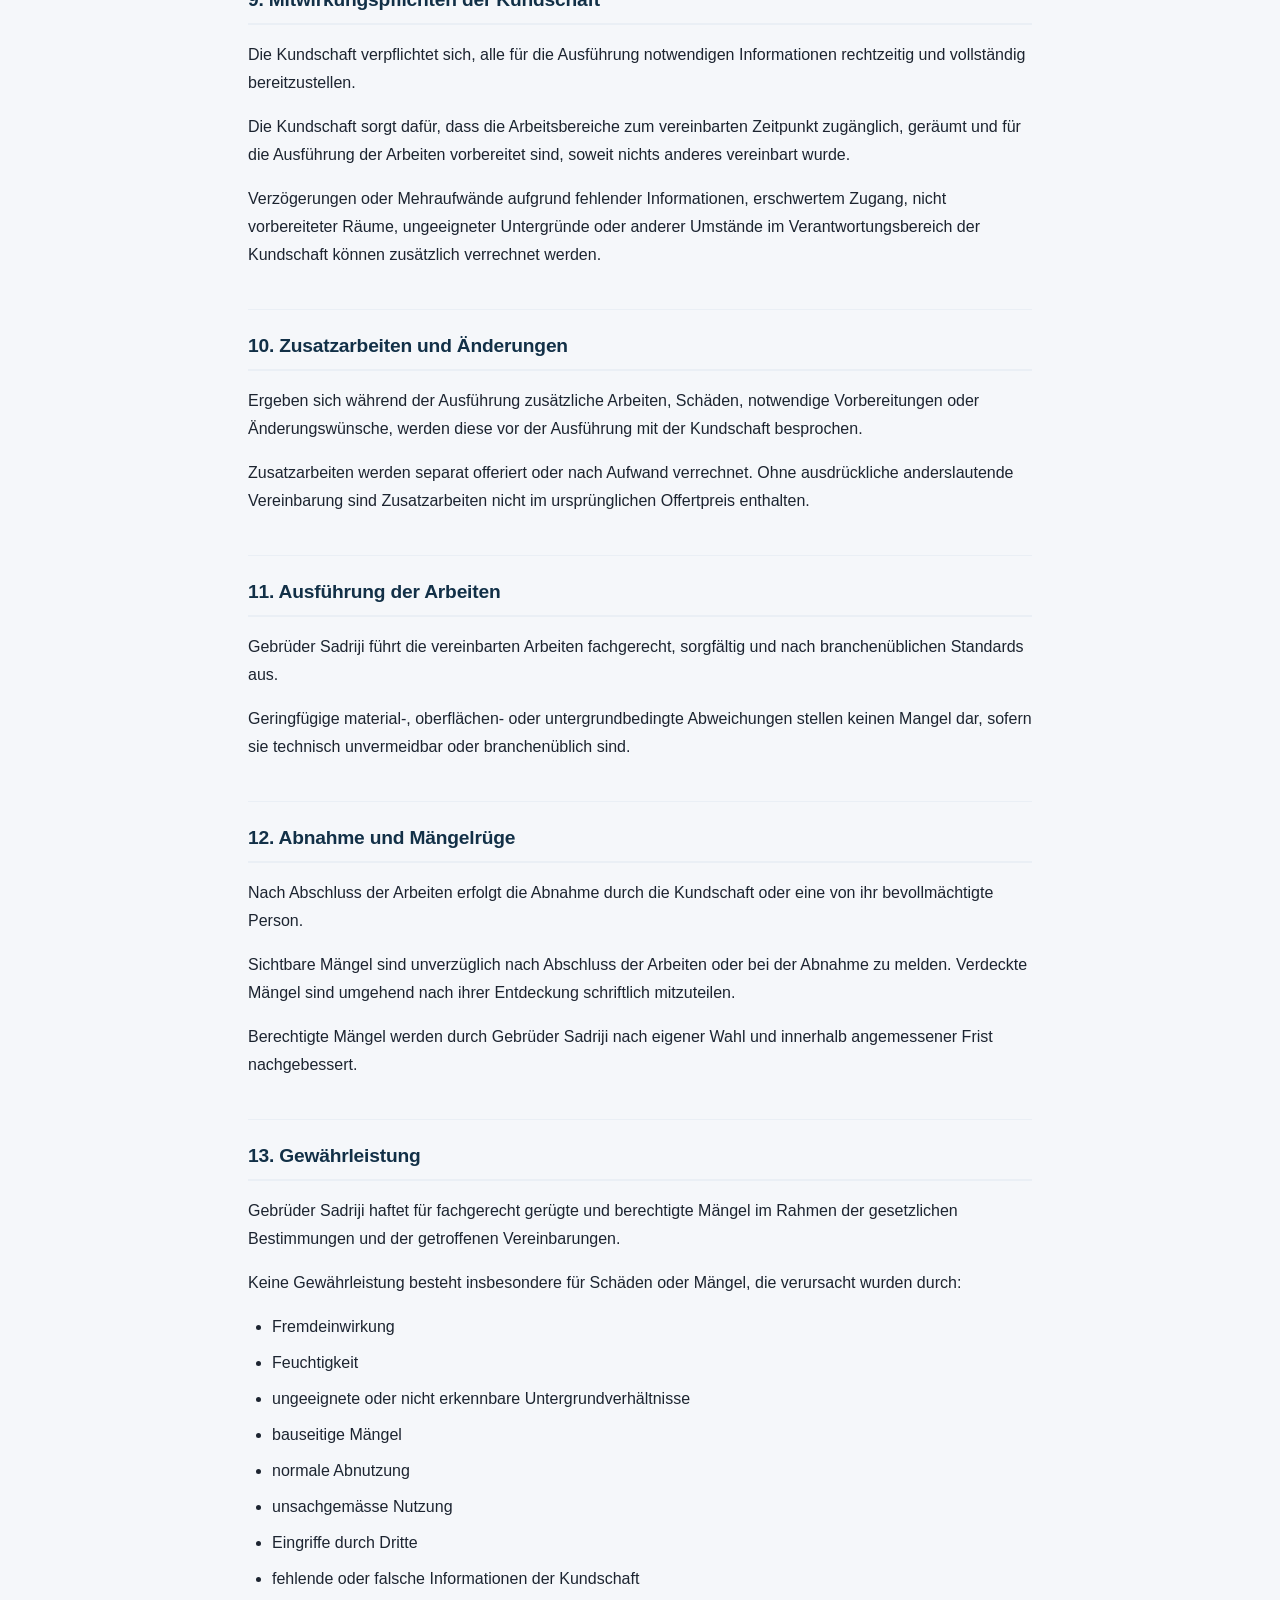
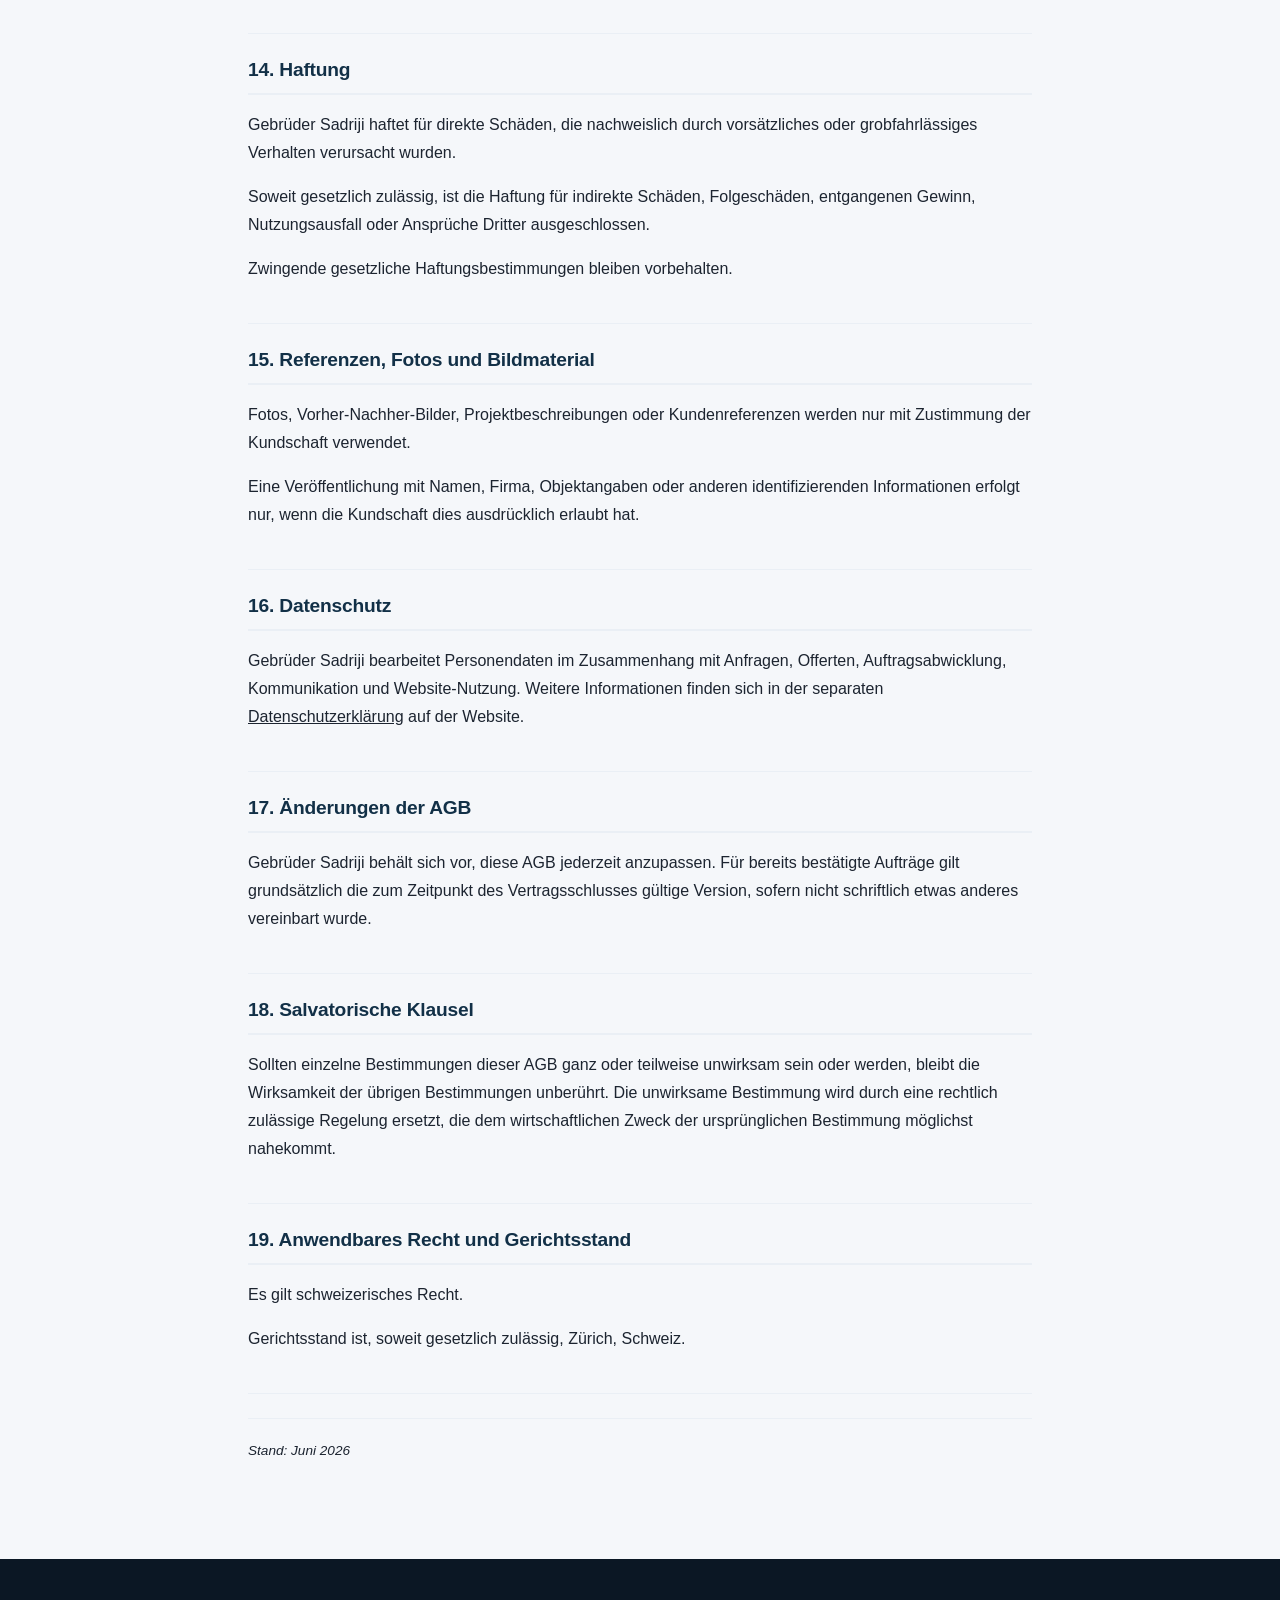
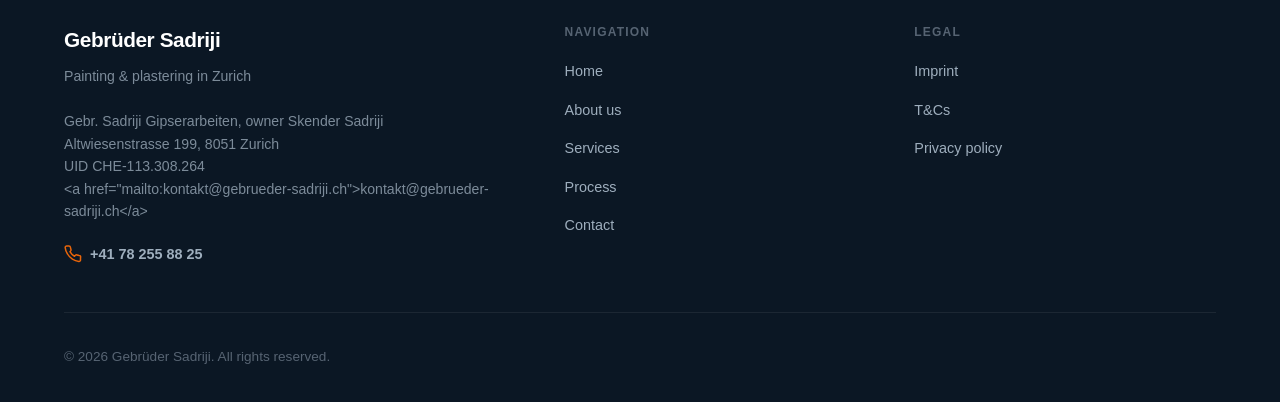
==== commit 16de01aa: "Update legal company and footer contact details" ====
--- a/agb/index.html
+++ b/agb/index.html
@@ -29,8 +29,18 @@
       gtag('js', new Date());
       gtag('config', 'AW-18241166068');
     </script>
+    <!-- Google Tag Manager -->
+    <script>
+      (function(w,d,s,l,i){w[l]=w[l]||[];w[l].push({'gtm.start':
+      new Date().getTime(),event:'gtm.js'});var f=d.getElementsByTagName(s)[0],
+      j=d.createElement(s),dl=l!='dataLayer'?'&l='+l:'';j.async=true;j.src=
+      'https://www.googletagmanager.com/gtm.js?id='+i+dl;f.parentNode.insertBefore(j,f);
+      })(window,document,'script','dataLayer','GTM-WZVQ39B7');
+    </script>
   </head>
   <body>
+    <!-- Google Tag Manager (noscript) -->
+    <noscript><iframe src="https://www.googletagmanager.com/ns.html?id=GTM-WZVQ39B7" title="Google Tag Manager" height="0" width="0" style="display:none;visibility:hidden"></iframe></noscript>
     <!-- Barrierefreiheit: Sprunglink zum Hauptinhalt -->
     <a class="skip-link" href="#hauptinhalt" data-i18n="a11y.skip">Zum Hauptinhalt springen</a>
 
@@ -109,7 +119,7 @@
           <span aria-current="page">AGB</span>
         </nav>
         <h1>Allgemeine Geschäftsbedingungen</h1>
-        <p class="legal-meta">Gebrüder Sadriji · Einzelfirma · Stand: Juni 2026</p>
+        <p class="legal-meta">Gebrüder Sadriji · Stand: Juni 2026</p>
       </div>
     </div>
 
@@ -130,7 +140,7 @@
 
           <section class="legal-section">
             <h2>1. Geltungsbereich</h2>
-            <p>Diese Allgemeinen Geschäftsbedingungen gelten für sämtliche Leistungen von Gebrüder Sadriji, Einzelfirma, Inhaber Skender Sadriji, Altwiesenstrasse 199, 8051 Zürich, Schweiz.</p>
+            <p>Diese Allgemeinen Geschäftsbedingungen gelten für Gebr. Sadriji Gipserarbeiten, Inhaber Skender Sadriji, auftretend unter Gebrüder Sadriji.</p>
             <p>Die AGB gelten gegenüber Privatkunden, Firmenkunden, Verwaltungen, Immobiliengesellschaften, Architekten, Generalunternehmern sowie weiteren Auftraggeberinnen und Auftraggebern, soweit nicht schriftlich etwas anderes vereinbart wurde.</p>
             <p>Mit der schriftlichen Bestätigung oder Unterzeichnung einer Offerte anerkennt die Kundschaft diese AGB als Bestandteil des Vertrags.</p>
           </section>
@@ -277,7 +287,7 @@
       <div class="container footer-grid">
         <div class="footer-about">
           <p class="footer-brand">Gebrüder Sadriji</p>
-          <p class="footer-tagline" data-i18n-html="footer.tagline">Maler- und Gipserarbeiten<br>Altwiesenstrasse 199, 8051 Zürich, Schweiz · UID CHE-113.308.264</p>
+          <p class="footer-tagline" data-i18n-html="footer.tagline">Maler- und Gipserarbeiten in Zürich<br><br>Gebr. Sadriji Gipserarbeiten, Inhaber Skender Sadriji<br>Altwiesenstrasse 199, 8051 Zürich<br>UID CHE-113.308.264<br><a href="mailto:kontakt@gebrueder-sadriji.ch">kontakt@gebrueder-sadriji.ch</a></p>
           <a class="footer-phone" href="tel:+41782558825">
             <svg class="icon" xmlns="http://www.w3.org/2000/svg" viewBox="0 0 24 24" fill="none" stroke="currentColor" stroke-width="2" stroke-linecap="round" stroke-linejoin="round" aria-hidden="true" focusable="false">
               <path d="M22 16.92v3a2 2 0 0 1-2.18 2 19.79 19.79 0 0 1-8.63-3.07A19.5 19.5 0 0 1 4.69 12 19.79 19.79 0 0 1 1.59 3.47a2 2 0 0 1 1.98-2.18h3a2 2 0 0 1 2 1.72 12.84 12.84 0 0 0 .7 2.81 2 2 0 0 1-.45 2.11L7.91 8.91a16 16 0 0 0 6.08 6.08l1.3-1.3a2 2 0 0 1 2.11-.45 12.84 12.84 0 0 0 2.81.7A2 2 0 0 1 22 16.92z"></path>
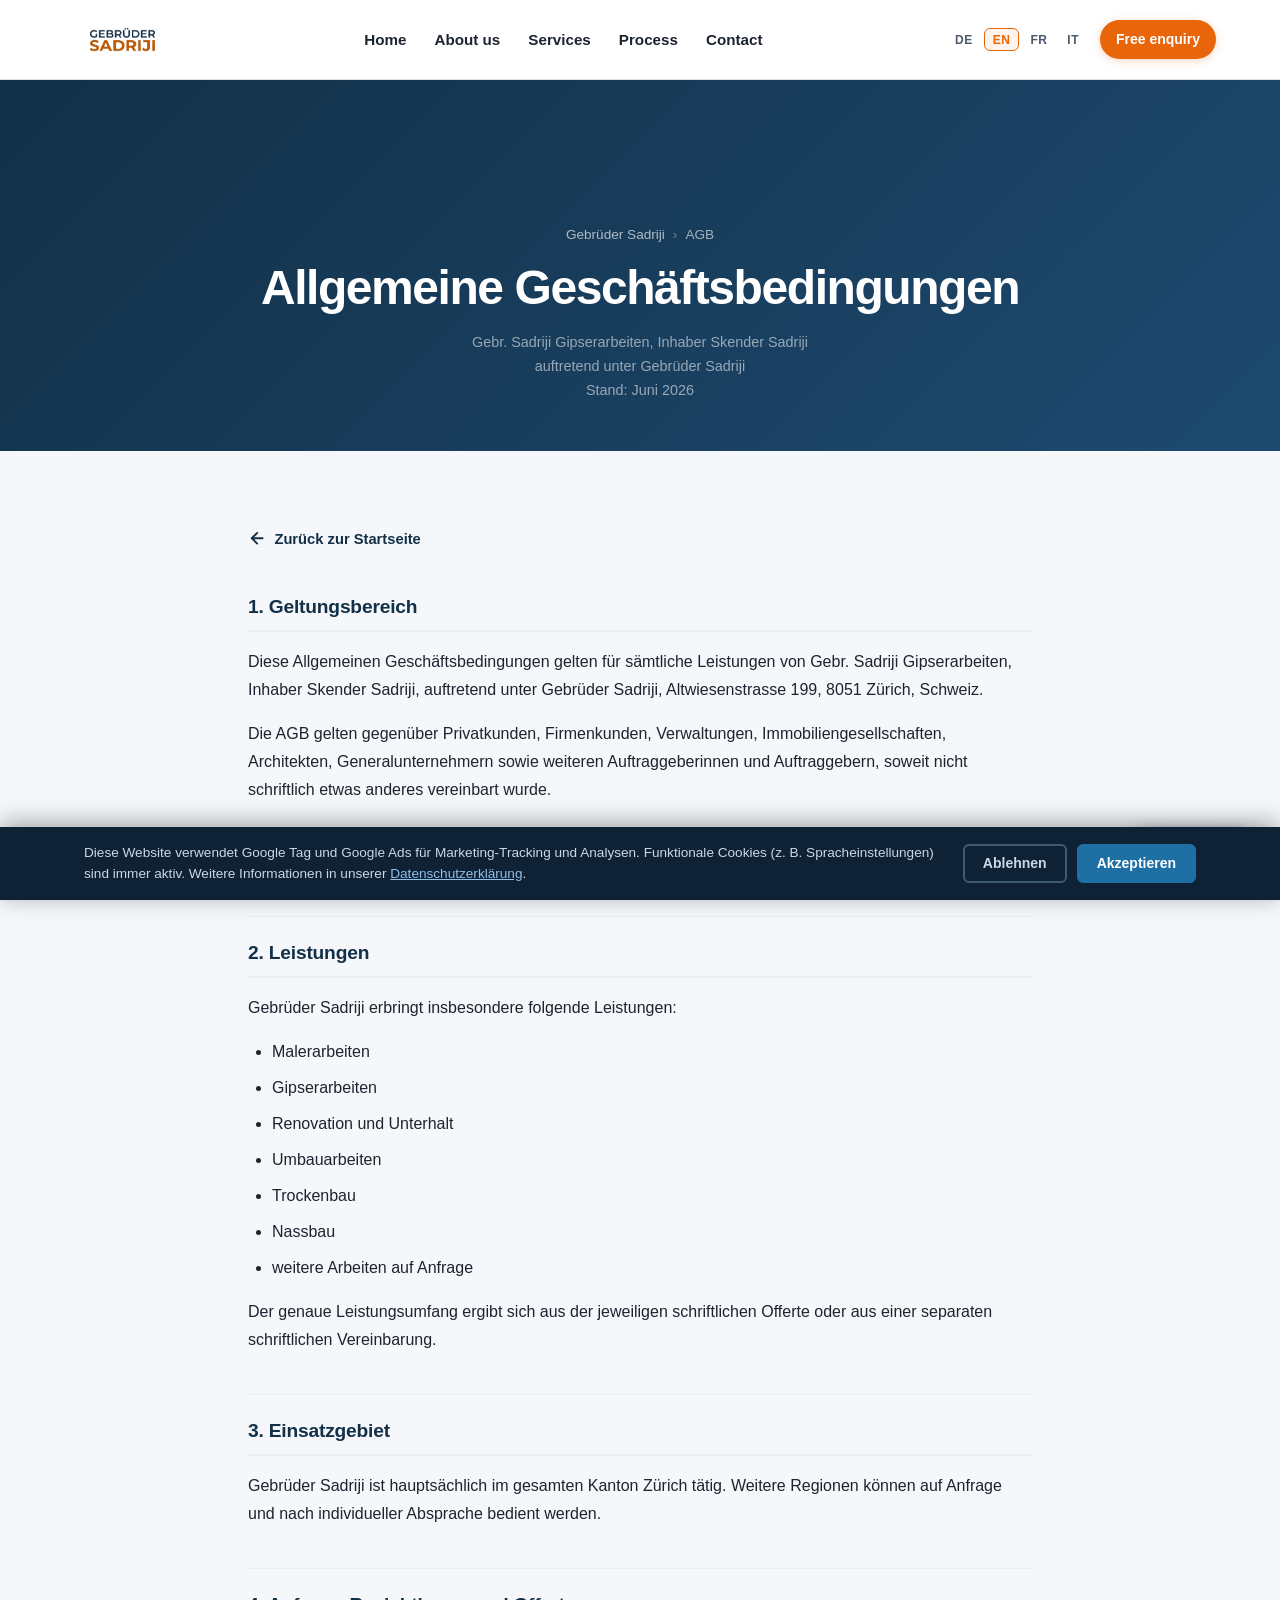
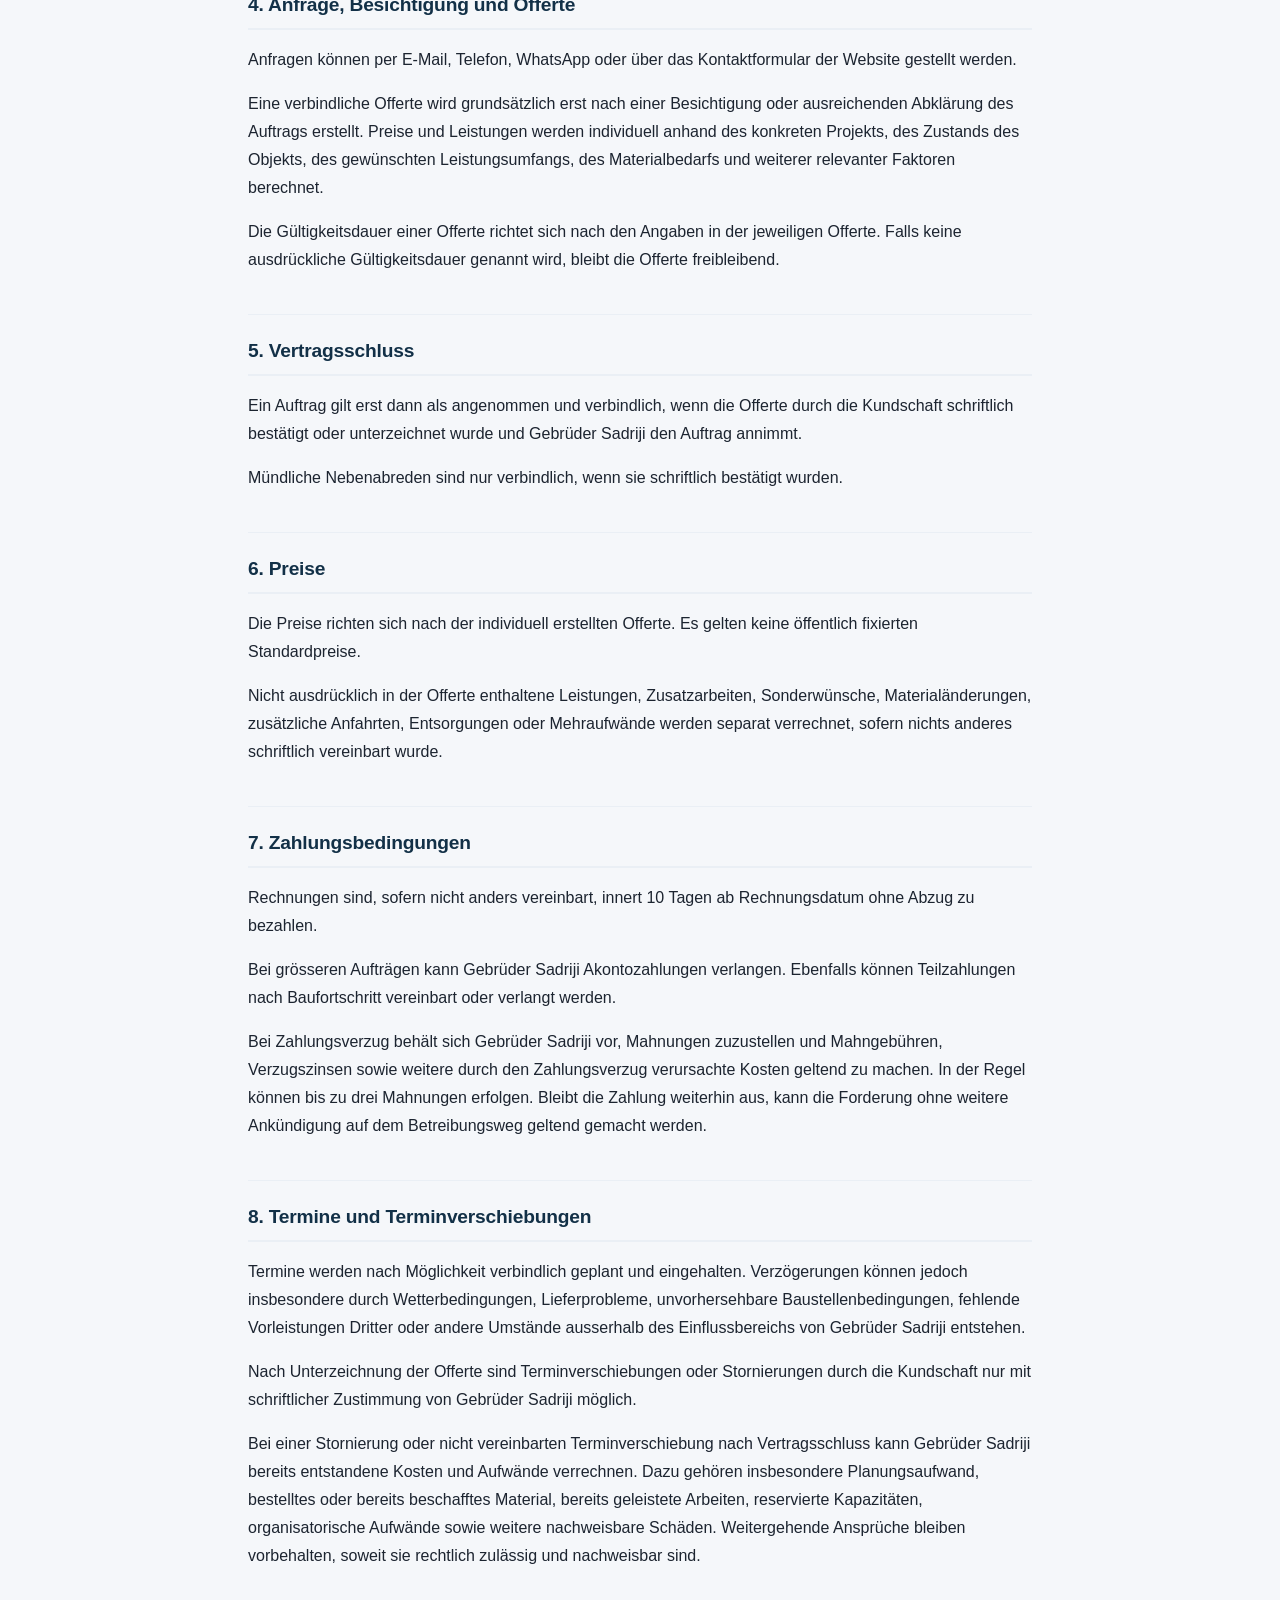
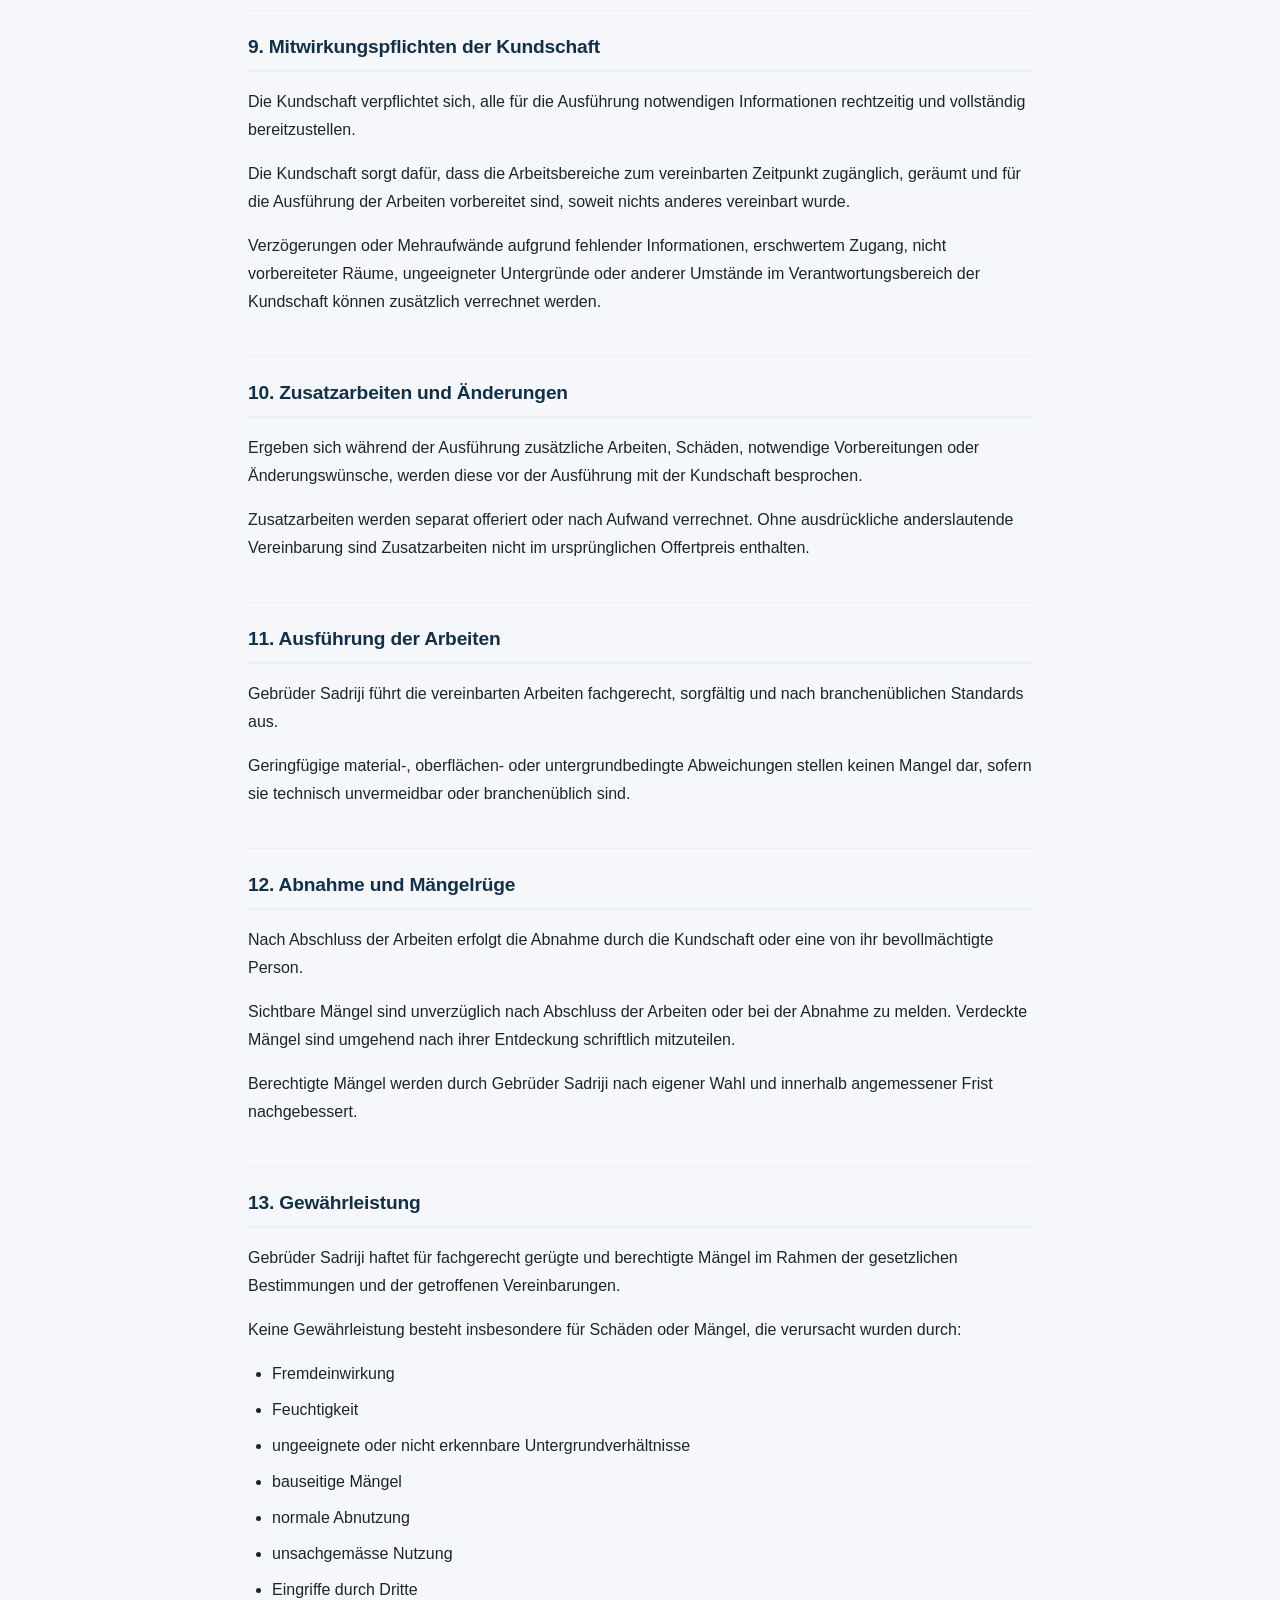
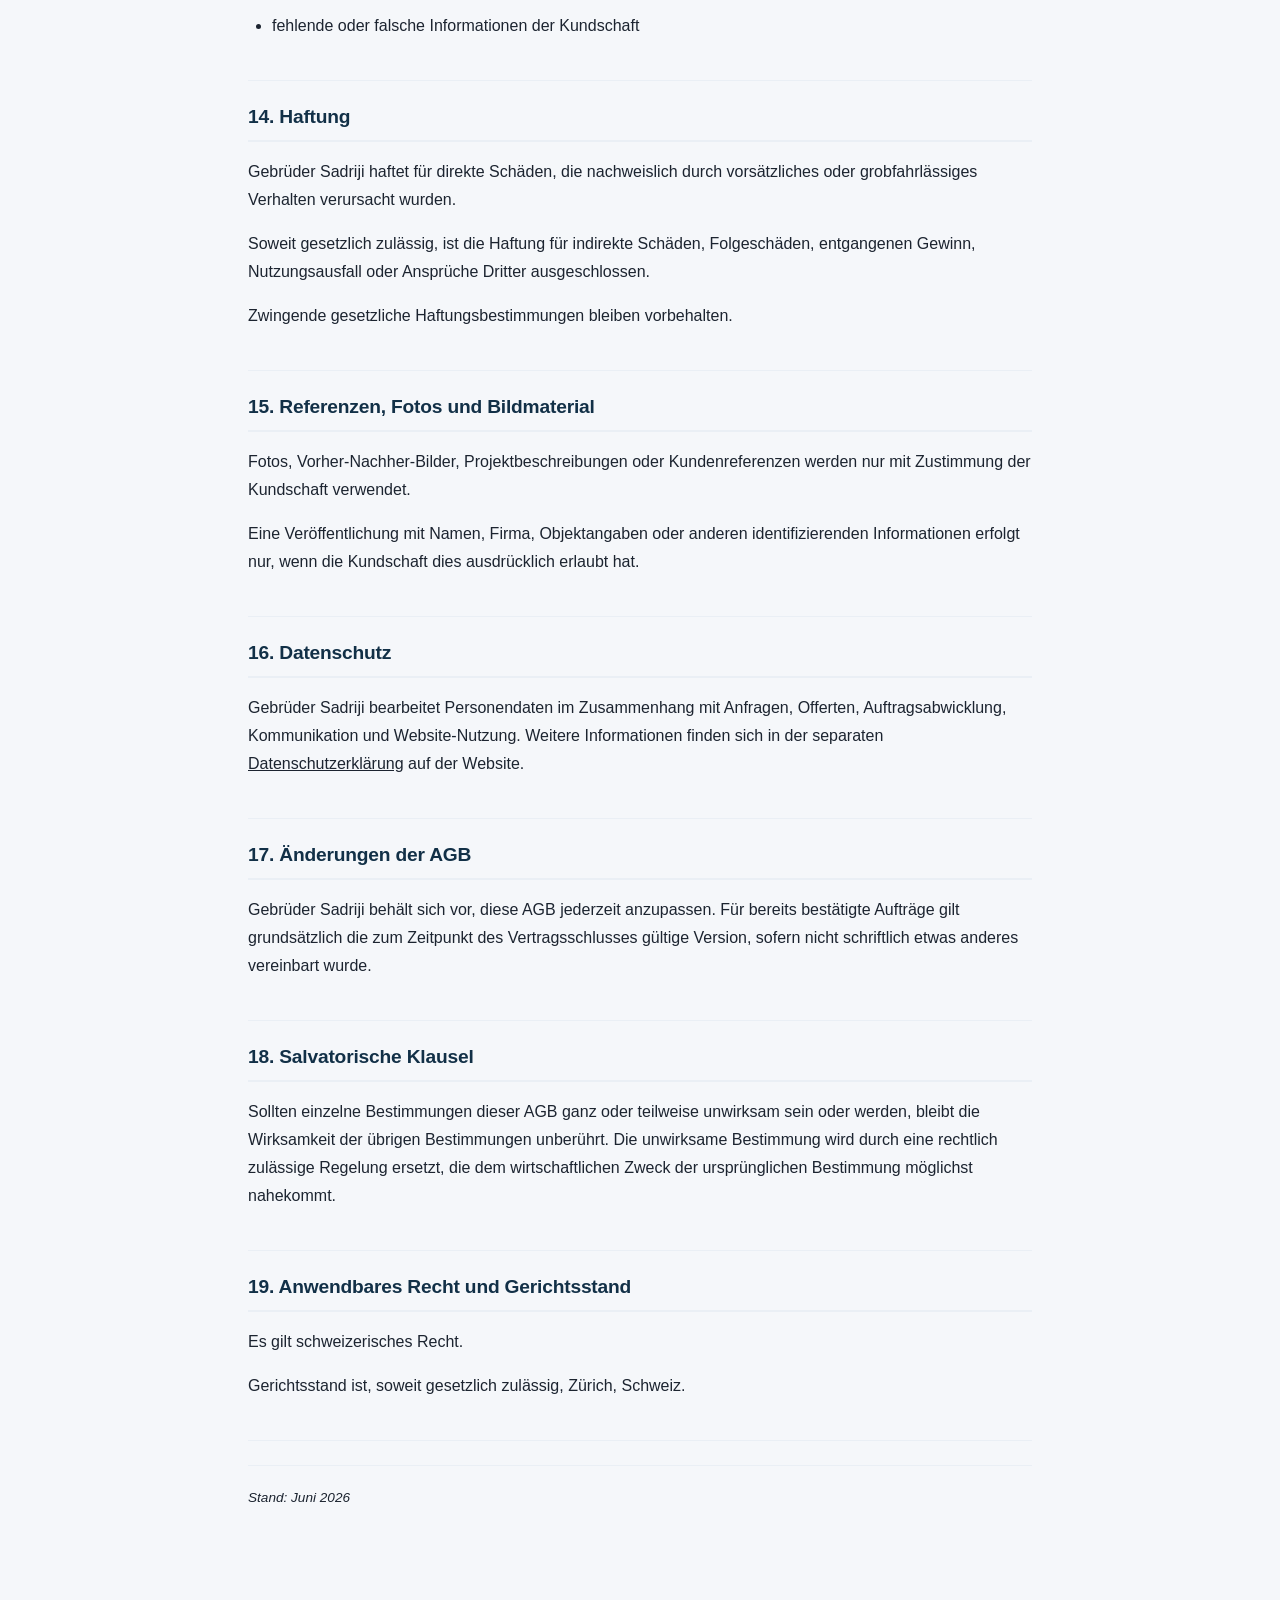
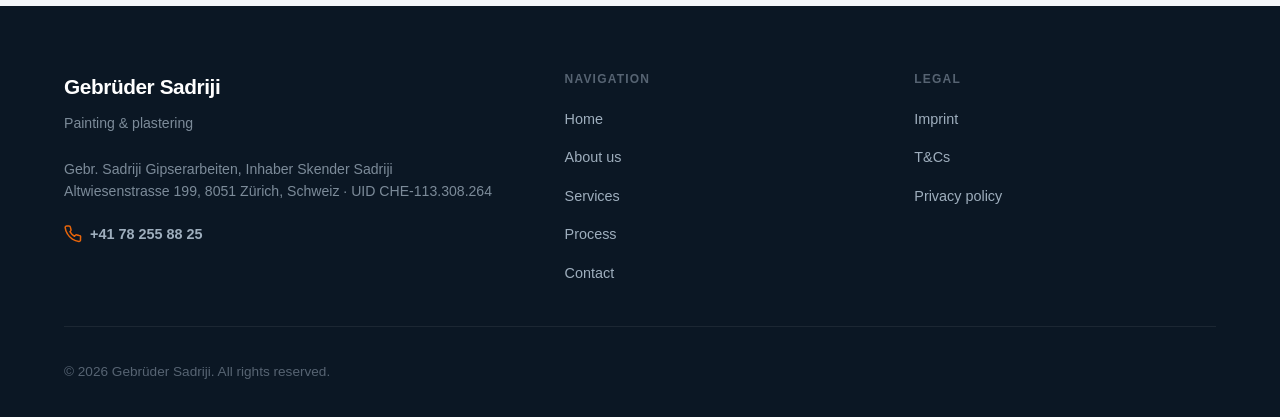
==== commit e968a193: "Korrigiere rechtliche Firmierung in Rechtstexten und Footer" ====
--- a/agb/index.html
+++ b/agb/index.html
@@ -119,7 +119,7 @@
           <span aria-current="page">AGB</span>
         </nav>
         <h1>Allgemeine Geschäftsbedingungen</h1>
-        <p class="legal-meta">Gebrüder Sadriji · Stand: Juni 2026</p>
+        <p class="legal-meta">Gebr. Sadriji Gipserarbeiten, Inhaber Skender Sadriji<br>auftretend unter Gebrüder Sadriji<br>Stand: Juni 2026</p>
       </div>
     </div>
 
@@ -140,7 +140,7 @@
 
           <section class="legal-section">
             <h2>1. Geltungsbereich</h2>
-            <p>Diese Allgemeinen Geschäftsbedingungen gelten für Gebr. Sadriji Gipserarbeiten, Inhaber Skender Sadriji, auftretend unter Gebrüder Sadriji.</p>
+            <p>Diese Allgemeinen Geschäftsbedingungen gelten für sämtliche Leistungen von Gebr. Sadriji Gipserarbeiten, Inhaber Skender Sadriji, auftretend unter Gebrüder Sadriji, Altwiesenstrasse 199, 8051 Zürich, Schweiz.</p>
             <p>Die AGB gelten gegenüber Privatkunden, Firmenkunden, Verwaltungen, Immobiliengesellschaften, Architekten, Generalunternehmern sowie weiteren Auftraggeberinnen und Auftraggebern, soweit nicht schriftlich etwas anderes vereinbart wurde.</p>
             <p>Mit der schriftlichen Bestätigung oder Unterzeichnung einer Offerte anerkennt die Kundschaft diese AGB als Bestandteil des Vertrags.</p>
           </section>
@@ -287,7 +287,7 @@
       <div class="container footer-grid">
         <div class="footer-about">
           <p class="footer-brand">Gebrüder Sadriji</p>
-          <p class="footer-tagline" data-i18n-html="footer.tagline">Maler- und Gipserarbeiten in Zürich<br><br>Gebr. Sadriji Gipserarbeiten, Inhaber Skender Sadriji<br>Altwiesenstrasse 199, 8051 Zürich<br>UID CHE-113.308.264<br><a href="mailto:kontakt@gebrueder-sadriji.ch">kontakt@gebrueder-sadriji.ch</a></p>
+          <p class="footer-tagline" data-i18n-html="footer.tagline">Maler- und Gipserarbeiten<br><br>Gebr. Sadriji Gipserarbeiten, Inhaber Skender Sadriji<br>Altwiesenstrasse 199, 8051 Zürich, Schweiz · UID CHE-113.308.264</p>
           <a class="footer-phone" href="tel:+41782558825">
             <svg class="icon" xmlns="http://www.w3.org/2000/svg" viewBox="0 0 24 24" fill="none" stroke="currentColor" stroke-width="2" stroke-linecap="round" stroke-linejoin="round" aria-hidden="true" focusable="false">
               <path d="M22 16.92v3a2 2 0 0 1-2.18 2 19.79 19.79 0 0 1-8.63-3.07A19.5 19.5 0 0 1 4.69 12 19.79 19.79 0 0 1 1.59 3.47a2 2 0 0 1 1.98-2.18h3a2 2 0 0 1 2 1.72 12.84 12.84 0 0 0 .7 2.81 2 2 0 0 1-.45 2.11L7.91 8.91a16 16 0 0 0 6.08 6.08l1.3-1.3a2 2 0 0 1 2.11-.45 12.84 12.84 0 0 0 2.81.7A2 2 0 0 1 22 16.92z"></path>
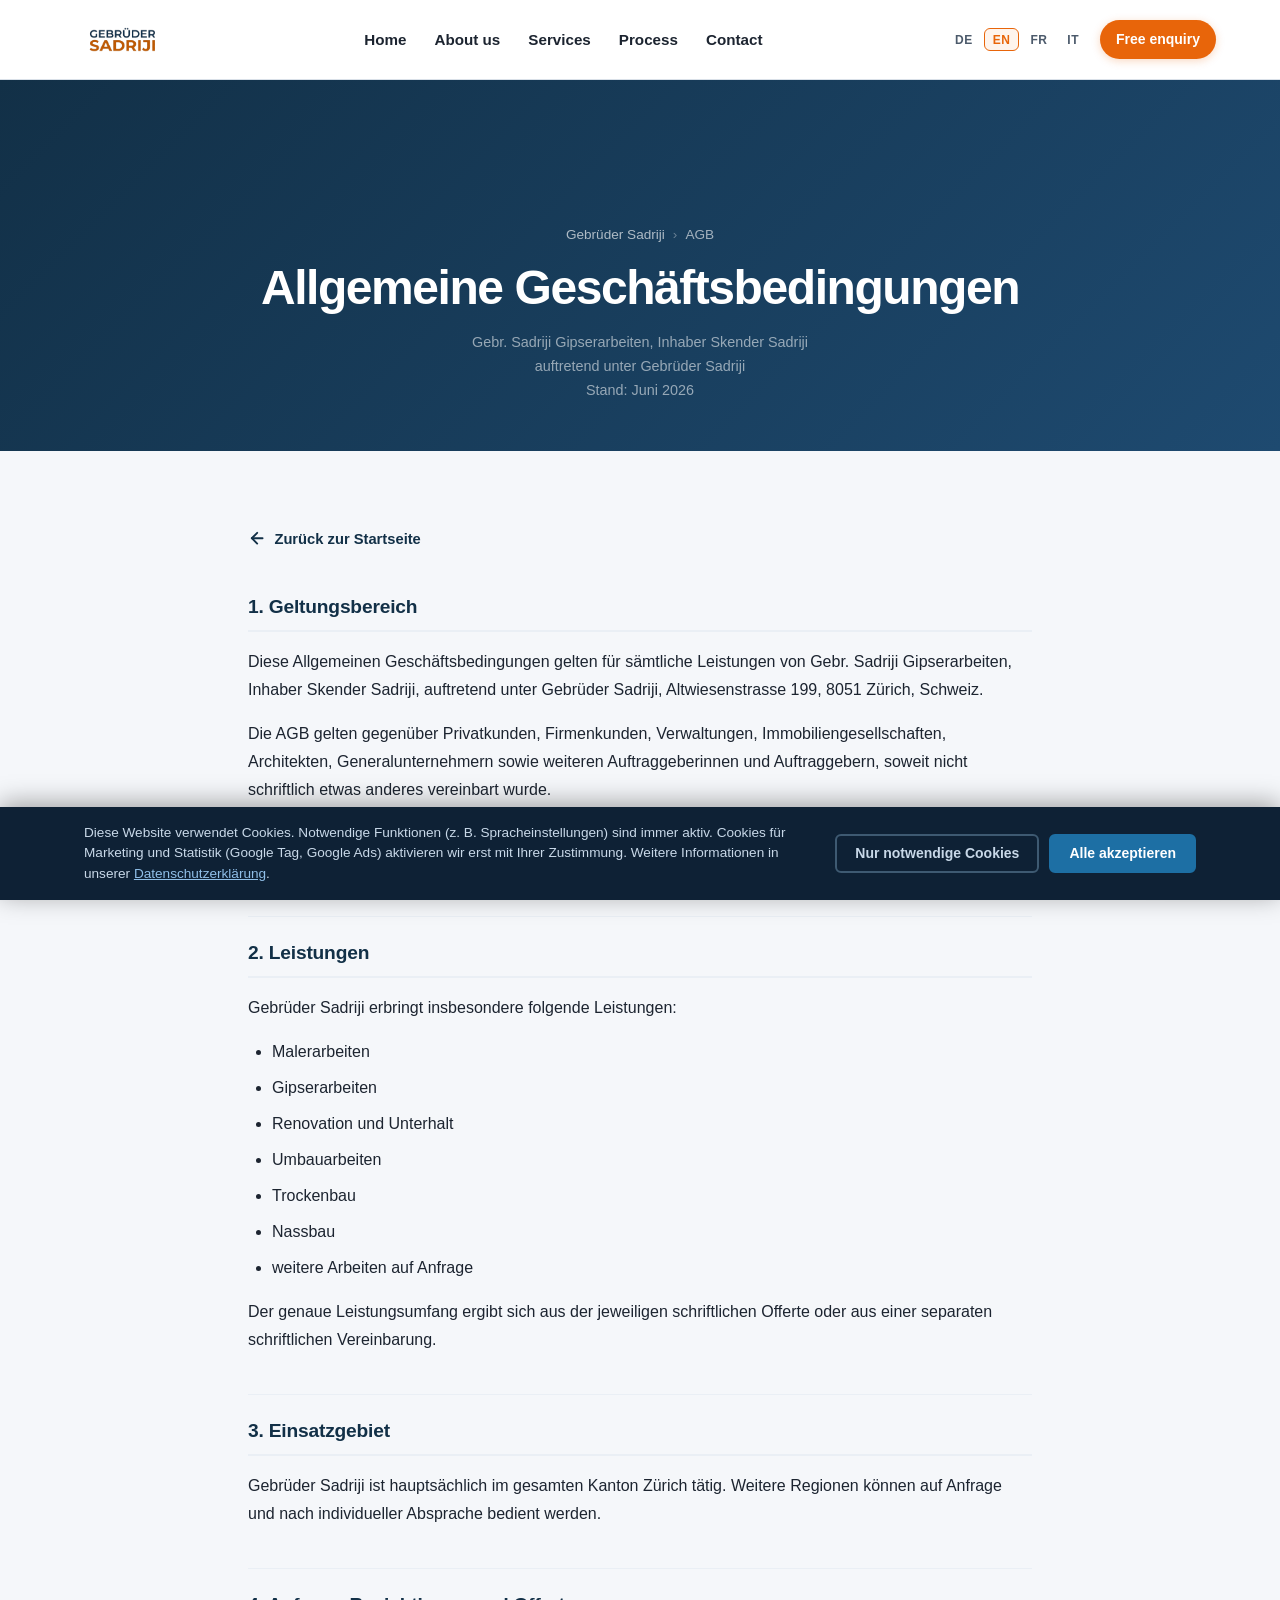
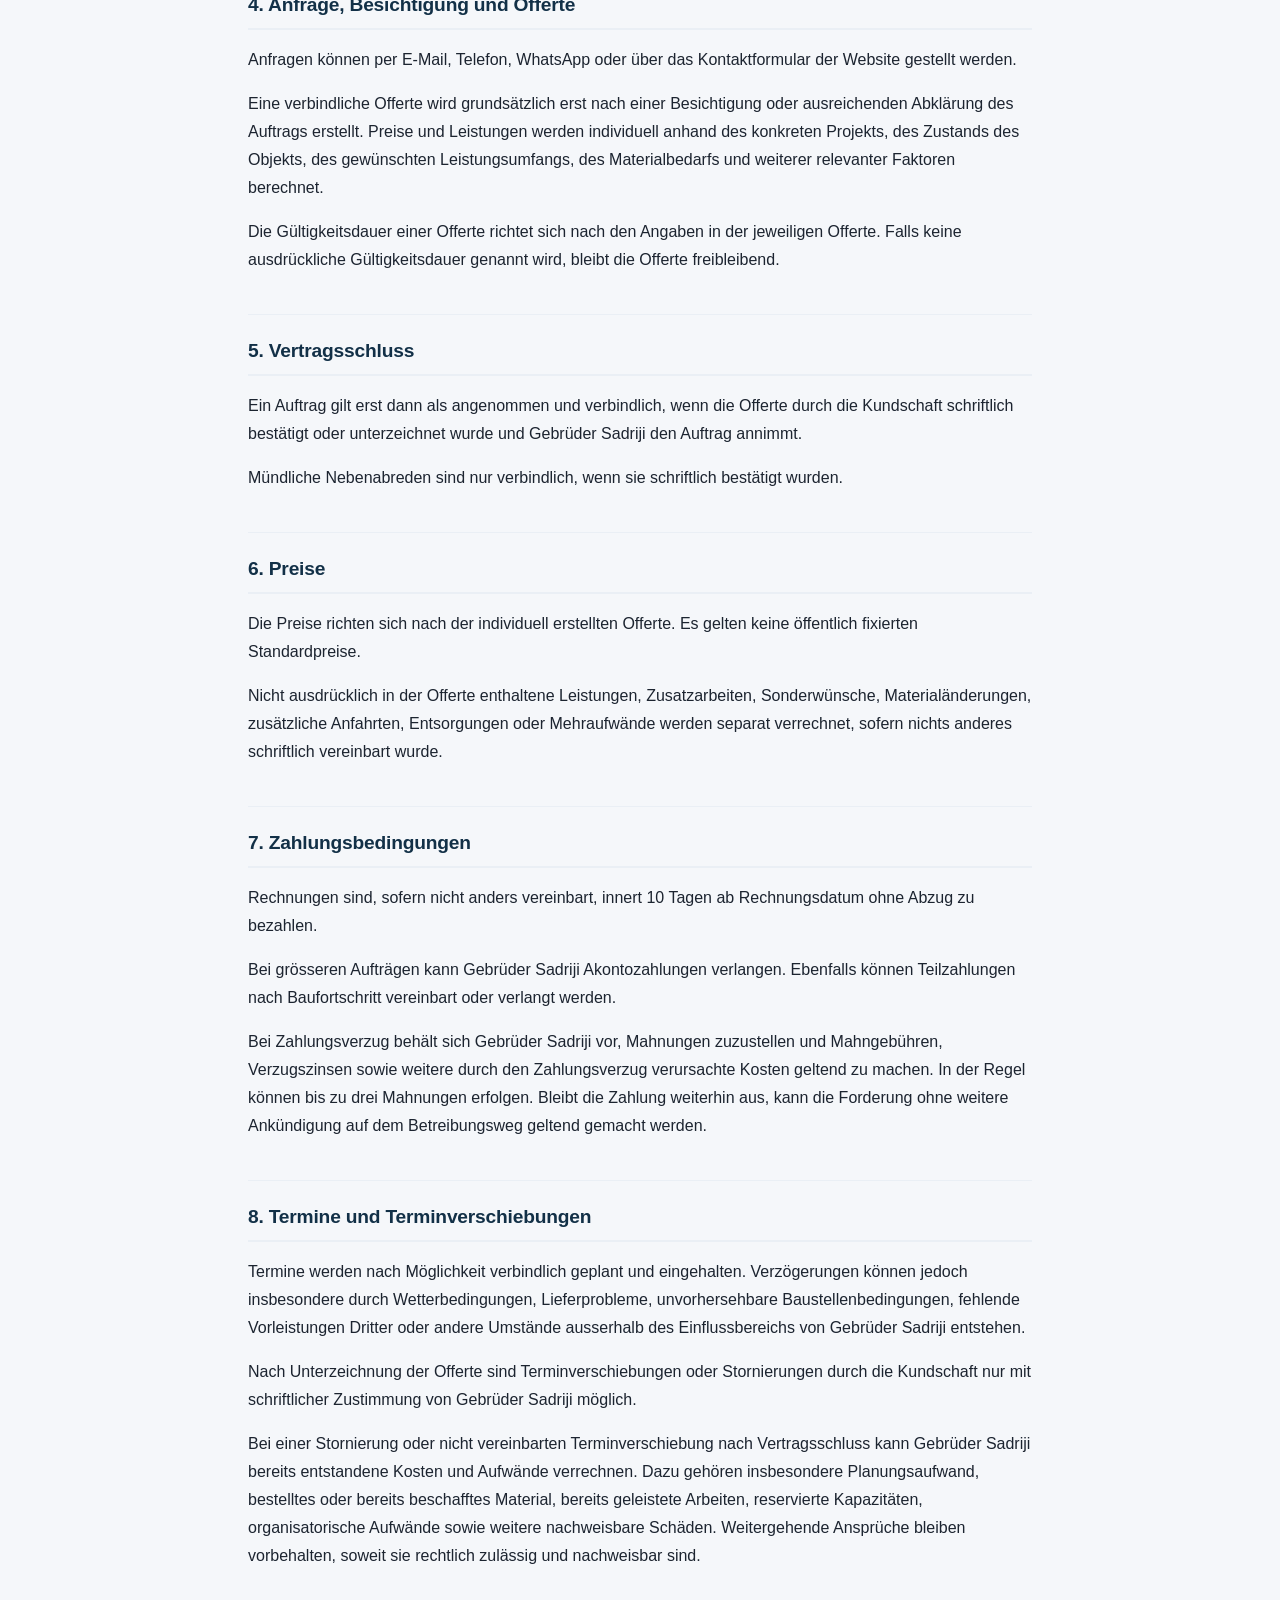
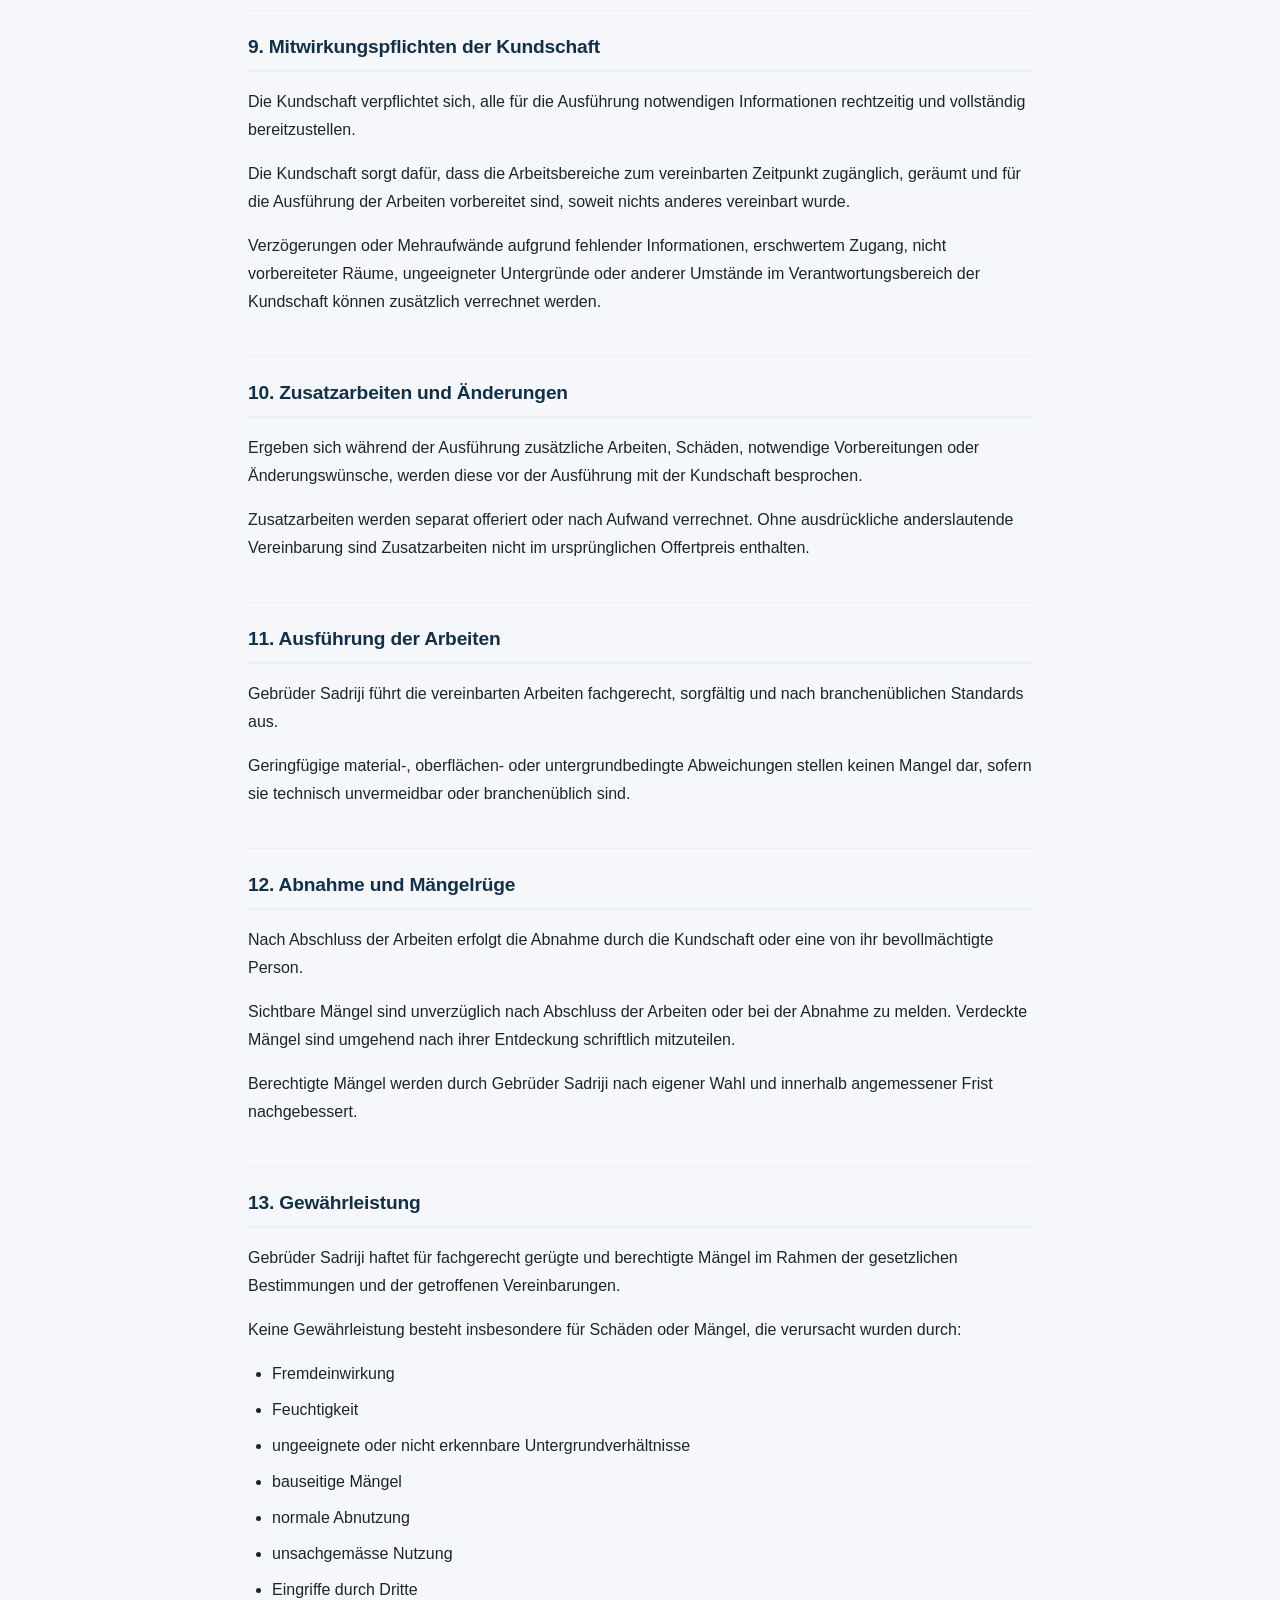
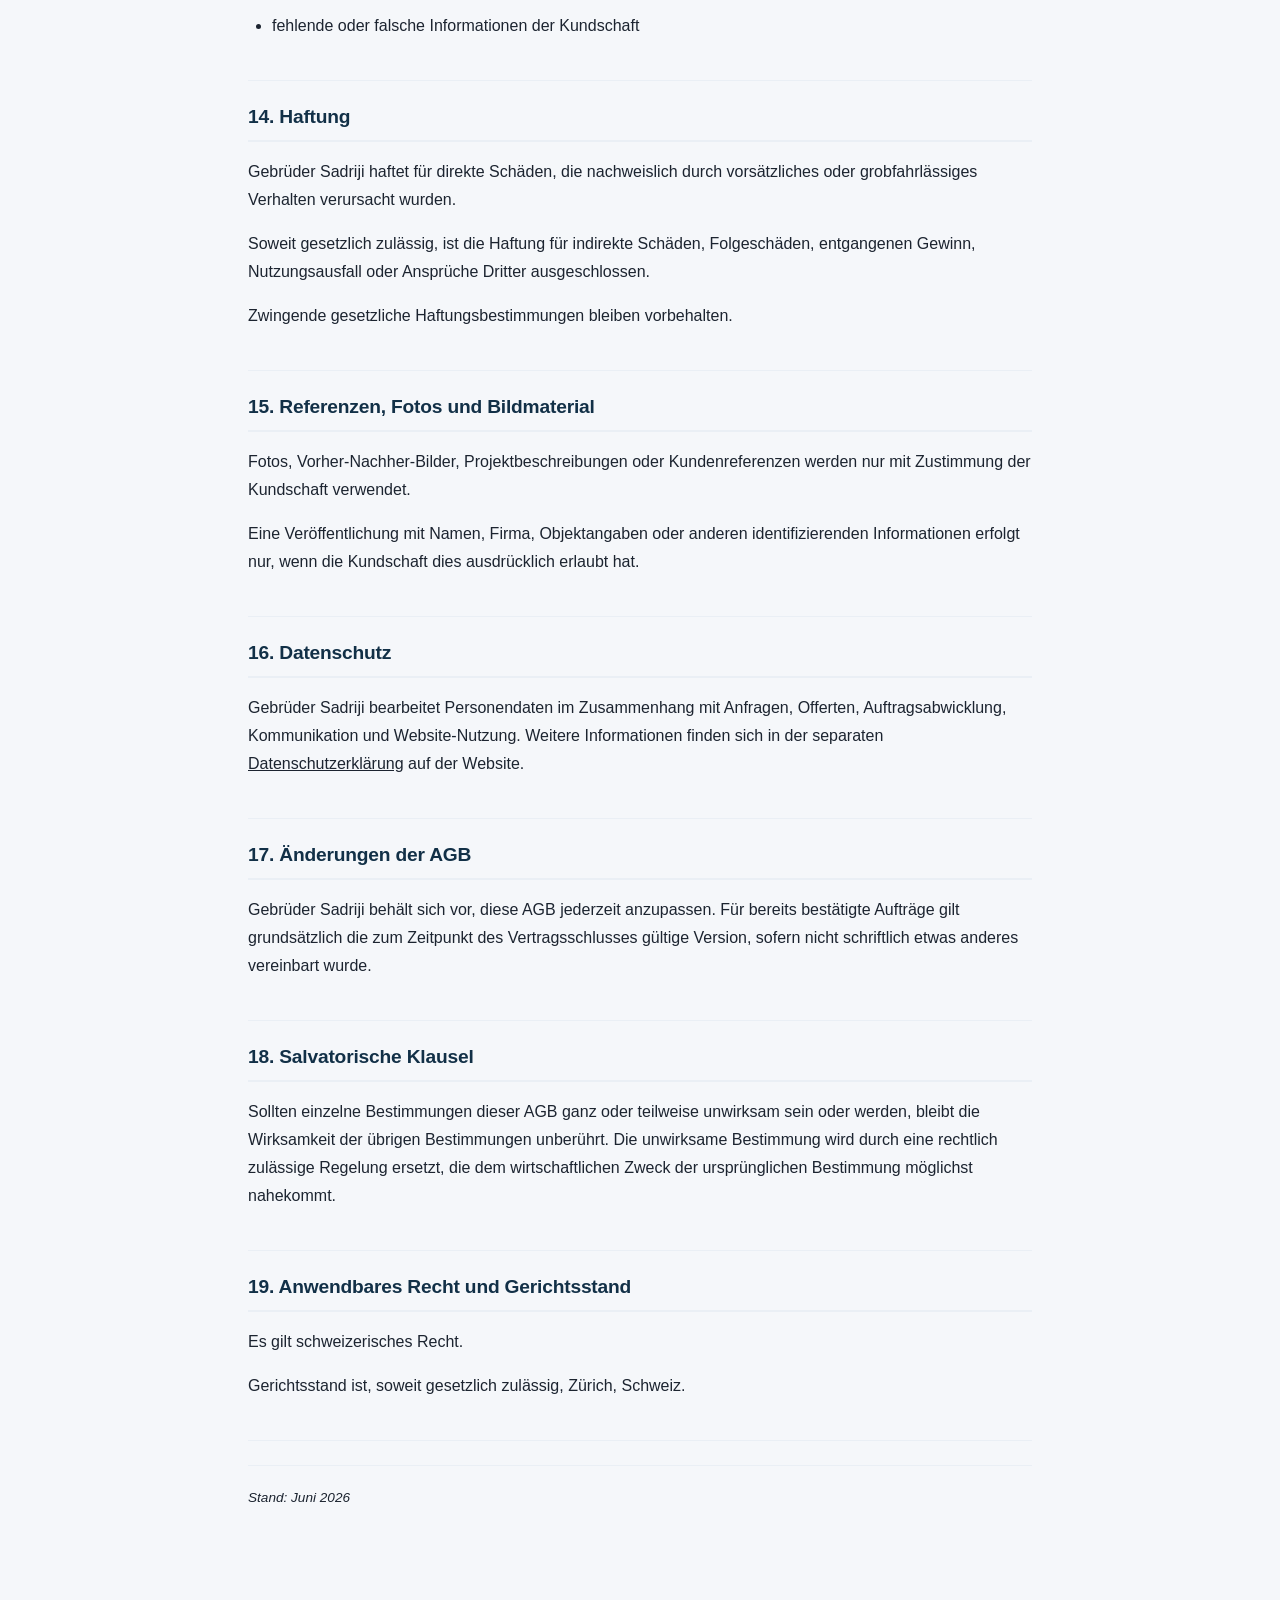
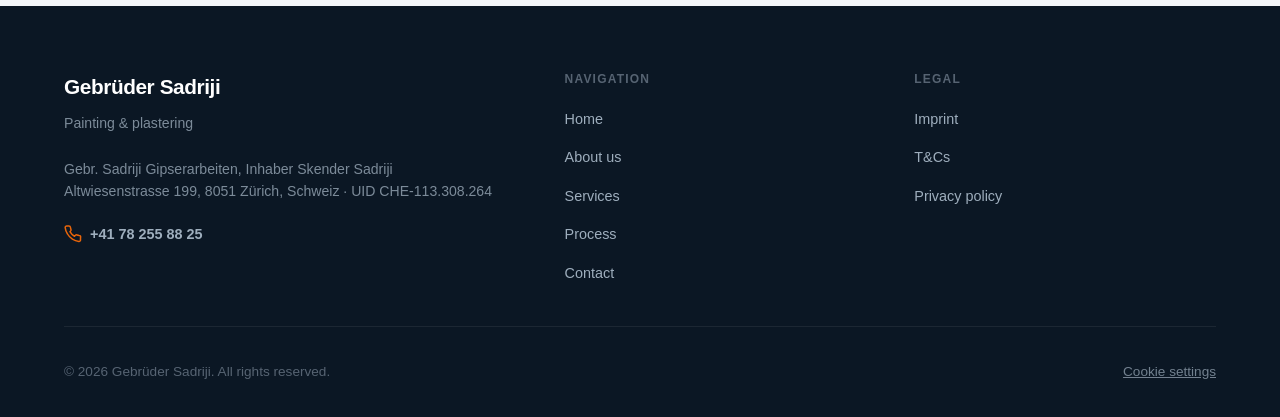
==== commit 17d9d739: "feat: cookie settings reopen link, SEO meta, manifest scope, robots/sitemap" ====
--- a/agb/index.html
+++ b/agb/index.html
@@ -316,6 +316,7 @@
       </div>
       <div class="container footer-bottom">
         <p>&copy; <span id="jahr"></span> Gebrüder Sadriji. <span data-i18n="footer.rights">Alle Rechte vorbehalten.</span></p>
+        <button type="button" class="footer-cookie-settings" data-action="cookie-settings" data-i18n="footer.cookieSettings">Cookie-Einstellungen</button>
       </div>
     </footer>
 
--- a/css/style.css
+++ b/css/style.css
@@ -902,6 +902,7 @@
   letter-spacing: 0.01em;
 }
 .contact-form input,
+.contact-form select,
 .contact-form textarea {
   width: 100%;
   border: 1.5px solid var(--color-border);
@@ -913,9 +914,20 @@
   color: var(--color-text);
   transition: border-color 0.2s ease, box-shadow 0.2s ease;
 }
+.contact-form select {
+  cursor: pointer;
+  appearance: none;
+  -webkit-appearance: none;
+  -moz-appearance: none;
+  padding-right: 2.4rem;
+  background-image: url("data:image/svg+xml,%3Csvg xmlns='http://www.w3.org/2000/svg' width='14' height='14' viewBox='0 0 24 24' fill='none' stroke='%2367798a' stroke-width='2.5' stroke-linecap='round' stroke-linejoin='round'%3E%3Cpolyline points='6 9 12 15 18 9'%3E%3C/polyline%3E%3C/svg%3E");
+  background-repeat: no-repeat;
+  background-position: right 1rem center;
+}
 .contact-form input::placeholder,
 .contact-form textarea::placeholder { color: var(--color-text-muted); }
 .contact-form input:focus-visible,
+.contact-form select:focus-visible,
 .contact-form textarea:focus-visible {
   outline: none;
   border-color: var(--color-accent);
@@ -923,12 +935,39 @@
   background: var(--color-surface);
 }
 .contact-form input:hover,
+.contact-form select:hover,
 .contact-form textarea:hover { border-color: var(--color-text-soft); }
 .contact-form .is-invalid {
   border-color: var(--color-danger);
   box-shadow: 0 0 0 3px rgba(212, 43, 43, 0.1);
 }
 .contact-form textarea { resize: vertical; min-height: 8rem; }
+.form-field-consent { margin-top: calc(-1 * var(--space-2)); }
+.form-consent {
+  display: grid;
+  grid-template-columns: auto 1fr;
+  gap: 0.65rem;
+  align-items: start;
+  font-weight: 500;
+  font-size: 0.9rem;
+  line-height: 1.45;
+  color: var(--color-text-soft);
+  cursor: pointer;
+  letter-spacing: normal;
+}
+.form-consent input[type="checkbox"] {
+  width: 1.15rem;
+  height: 1.15rem;
+  margin-top: 0.15rem;
+  accent-color: var(--color-accent);
+  cursor: pointer;
+}
+.form-consent input[type="checkbox"].is-invalid {
+  outline: 2px solid var(--color-danger);
+  outline-offset: 2px;
+  box-shadow: none;
+}
+.form-consent-text a { color: var(--color-accent); text-decoration: underline; }
 .form-feedback { min-height: 1.4rem; margin: 0; color: var(--color-text-soft); font-size: 0.92rem; font-weight: 500; }
 .form-feedback.is-success { color: var(--color-success); }
 .form-feedback.is-error   { color: var(--color-danger); }
@@ -998,6 +1037,27 @@
   padding: var(--space-5) 0;
   font-size: 0.85rem;
   color: rgba(200, 216, 232, 0.4);
+  display: flex;
+  flex-wrap: wrap;
+  align-items: center;
+  justify-content: space-between;
+  gap: var(--space-3);
+}
+
+.footer-cookie-settings {
+  background: none;
+  border: none;
+  padding: 0;
+  margin: 0;
+  font: inherit;
+  color: rgba(200, 216, 232, 0.55);
+  text-decoration: underline;
+  cursor: pointer;
+}
+
+.footer-cookie-settings:hover,
+.footer-cookie-settings:focus-visible {
+  color: #fff;
 }
 
 /* ================================================================
